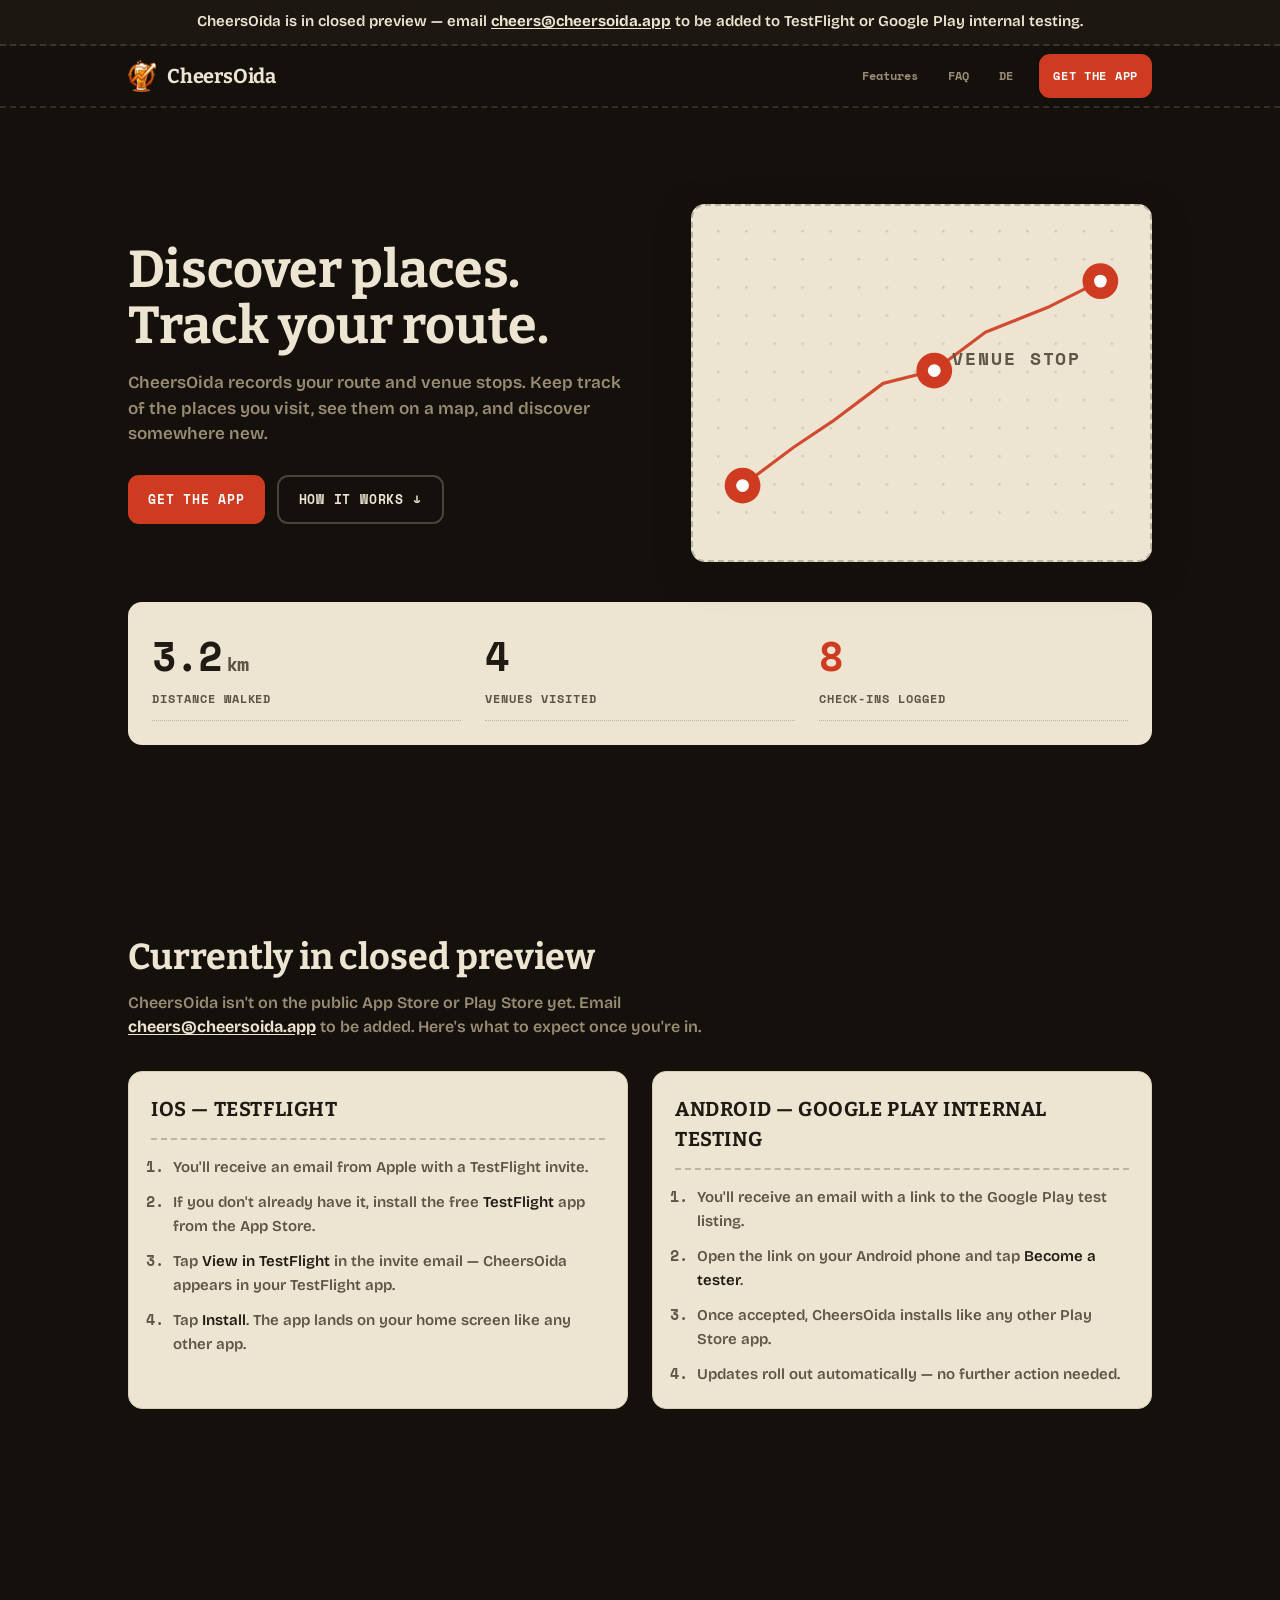
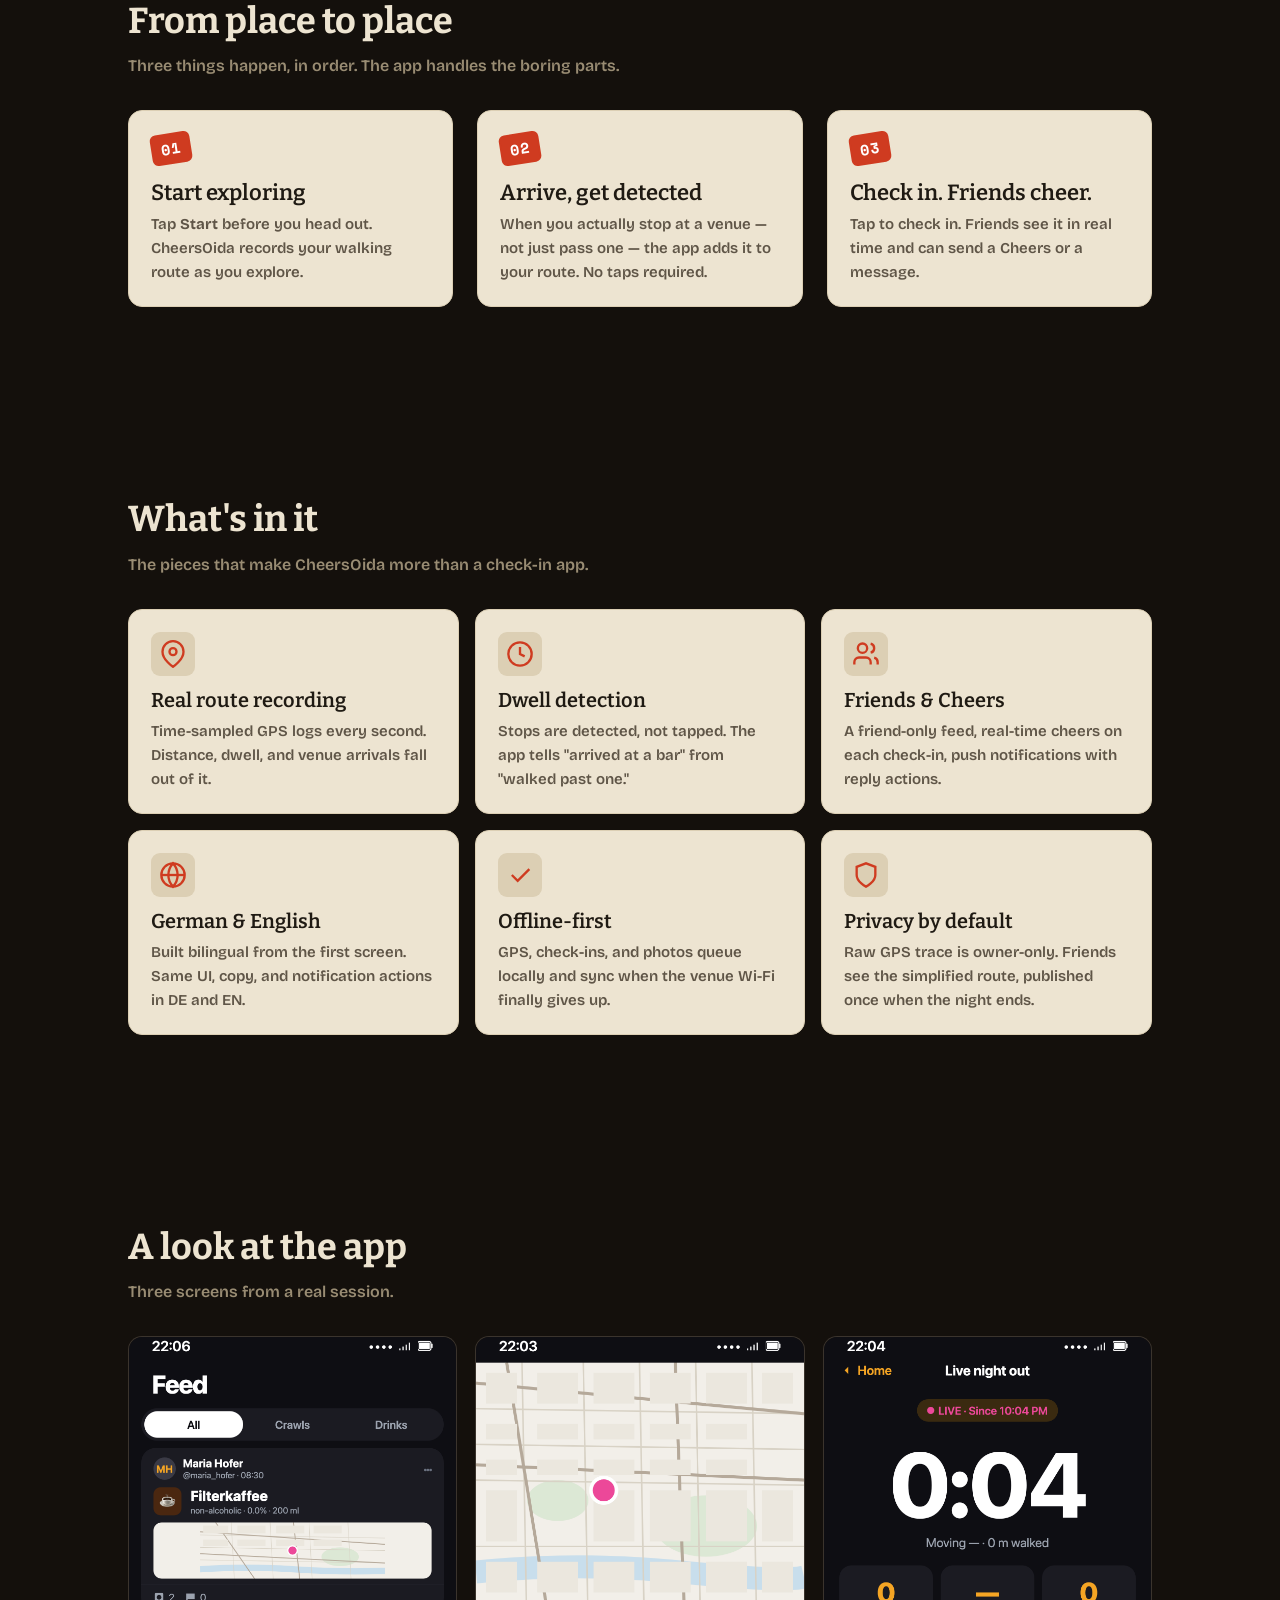
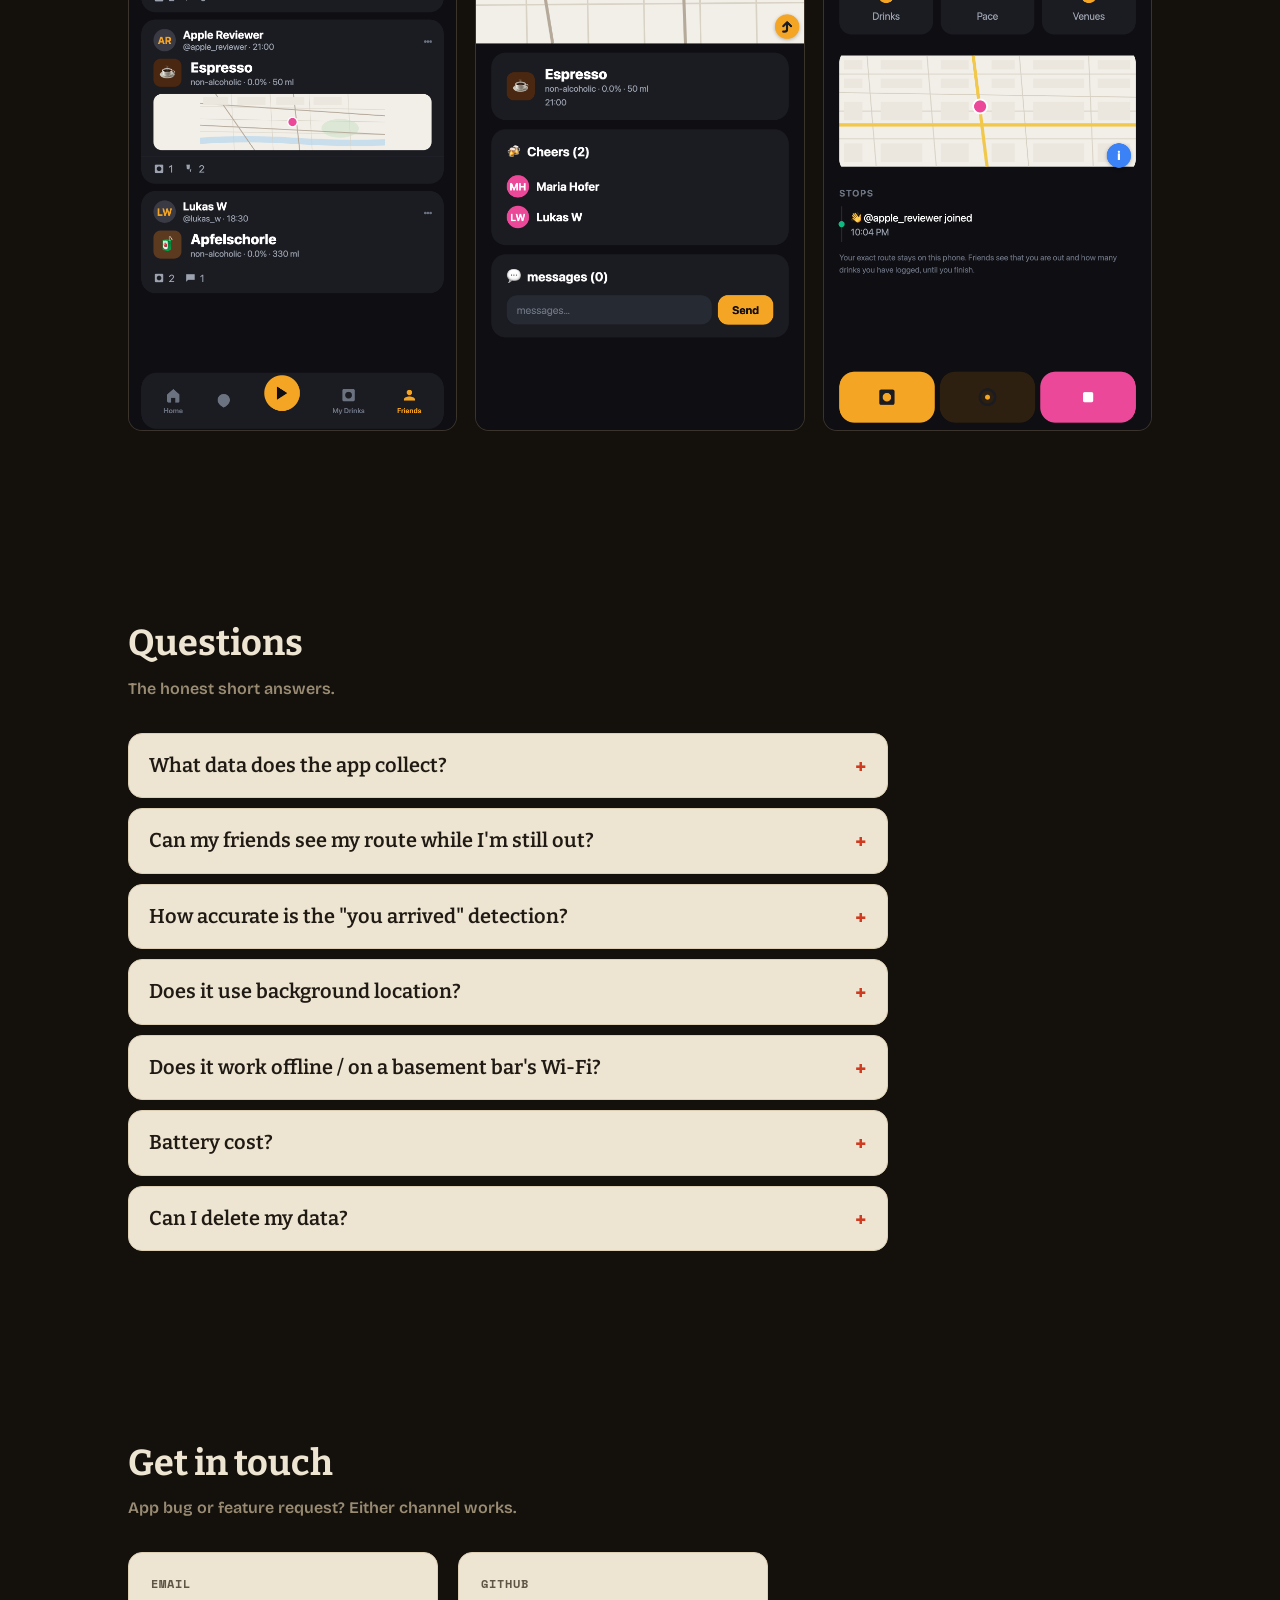
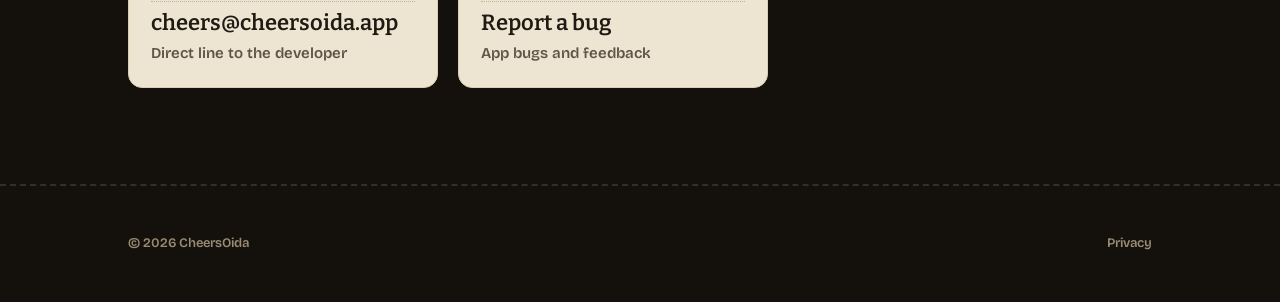
==== index.html @ d2e99236 "Restyle site with Running Tab palette and Bitter headings" ====
<!DOCTYPE html>
<html lang="en">
<head>
  <meta charset="UTF-8">
  <meta name="viewport" content="width=device-width, initial-scale=1">
  <title>CheersOida — Discover places. Track your route.</title>
  <meta name="description" content="Discover places and keep track of your visits. CheersOida records your route, recognises venue stops, and brings your check-ins together on a map.">
  <meta name="theme-color" content="#14100c">

  <meta property="og:title" content="CheersOida">
  <meta property="og:description" content="Discover places. Track your route.">
  <meta property="og:image" content="https://checkelmann.github.io/cheersoida-website/assets/og-image.png">
  <meta property="og:url" content="https://checkelmann.github.io/cheersoida-website/">
  <meta property="og:type" content="website">
  <meta name="twitter:card" content="summary_large_image">

  <link rel="icon" type="image/png" href="assets/logo-icon.png">
  <link rel="preload" href="assets/fonts/BricolageGrotesque_600SemiBold.ttf" as="font" type="font/ttf" crossorigin>
  <link rel="preload" href="assets/fonts/Bitter_700Bold.ttf" as="font" type="font/ttf" crossorigin>
  <link rel="stylesheet" href="assets/style.css">
</head>
<body>

<aside class="preview-banner" role="note">
  <div class="container">CheersOida is in closed preview — email <a href="mailto:cheers@cheersoida.app">cheers@cheersoida.app</a> to be added to TestFlight or Google Play internal testing.</div>
</aside>

<nav class="nav">
  <div class="container nav__inner">
    <a class="nav__brand" href="/">
      <img class="nav__logo" src="assets/logo-icon.png" alt="" aria-hidden="true">
      <span>CheersOida</span>
    </a>
    <div class="nav__links">
      <a href="#features">Features</a>
      <a href="#faq">FAQ</a>
      <a href="de/" lang="de">DE</a>
      <a class="nav__cta" href="#preview">Get the app</a>
    </div>
  </div>
</nav>

<main>
<section class="hero">
  <div class="container">
    <div class="hero__grid">
      <div>
        <h1>Discover places.<br>Track your route.</h1>
        <p class="hero__lede">CheersOida records your route and venue stops. Keep track of the places you visit, see them on a map, and discover somewhere new.</p>
        <div class="hero__ctas">
          <a class="btn btn--primary" href="#preview">Get the app</a>
          <a class="btn btn--secondary" href="#how">How it works ↓</a>
        </div>
      </div>
      <div class="map" aria-hidden="true">
        <svg viewBox="0 0 320 240" preserveAspectRatio="xMidYMid meet" role="img" aria-label="Stylised map with a walking route and three venue pins">
          <defs>
            <pattern id="receipt-grid" width="22" height="22" patternUnits="userSpaceOnUse">
              <circle cx="1" cy="1" r="1" fill="#1f1a13" opacity="0.14"/>
            </pattern>
          </defs>
          <rect width="320" height="240" fill="url(#receipt-grid)"/>
          <polyline fill="none" stroke="#cf3b20" stroke-width="2.5" stroke-linecap="round" stroke-linejoin="round"
            points="20,200 60,170 90,150 130,120 170,110 210,80 260,60 300,40" opacity="0.9"/>
          <g>
            <circle cx="20" cy="200" r="14" fill="#cf3b20"/>
            <circle cx="20" cy="200" r="5" fill="#ffffff"/>
          </g>
          <g>
            <circle cx="170" cy="110" r="14" fill="#cf3b20"/>
            <circle cx="170" cy="110" r="5" fill="#ffffff"/>
            <text x="184" y="106" fill="#5f5547" font-family="Space Mono, monospace" font-size="14" font-weight="700" letter-spacing="1.5">VENUE STOP</text>
          </g>
          <g>
            <circle cx="300" cy="40" r="14" fill="#cf3b20"/>
            <circle cx="300" cy="40" r="5" fill="#ffffff"/>
          </g>
        </svg>
      </div>
    </div>

    <div class="stats">
      <div class="stat">
        <div class="stat__num">3.2<span class="unit">km</span></div>
        <div class="stat__label">Distance walked</div>
      </div>
      <div class="stat">
        <div class="stat__num">4</div>
        <div class="stat__label">Venues visited</div>
      </div>
      <div class="stat">
        <div class="stat__num">8</div>
        <div class="stat__label">Check-ins logged</div>
      </div>
    </div>
  </div>
</section>

<section id="preview">
  <div class="container">
    <h2 class="section-h">Currently in closed preview</h2>
    <p class="section-sub">CheersOida isn't on the public App Store or Play Store yet. Email <a href="mailto:cheers@cheersoida.app">cheers@cheersoida.app</a> to be added. Here's what to expect once you're in.</p>
    <div class="preview">
      <div class="preview__card">
        <div class="preview__title">iOS — TestFlight</div>
        <ol class="preview__steps">
          <li>You'll receive an email from Apple with a TestFlight invite.</li>
          <li>If you don't already have it, install the free <strong>TestFlight</strong> app from the App Store.</li>
          <li>Tap <strong>View in TestFlight</strong> in the invite email — CheersOida appears in your TestFlight app.</li>
          <li>Tap <strong>Install</strong>. The app lands on your home screen like any other app.</li>
        </ol>
      </div>
      <div class="preview__card">
        <div class="preview__title">Android — Google Play internal testing</div>
        <ol class="preview__steps">
          <li>You'll receive an email with a link to the Google Play test listing.</li>
          <li>Open the link on your Android phone and tap <strong>Become a tester</strong>.</li>
          <li>Once accepted, CheersOida installs like any other Play Store app.</li>
          <li>Updates roll out automatically — no further action needed.</li>
        </ol>
      </div>
    </div>
  </div>
</section>

<section id="how">
  <div class="container">
    <h2 class="section-h">From place to place</h2>
    <p class="section-sub">Three things happen, in order. The app handles the boring parts.</p>
    <div class="steps">
      <div class="step">
        <div class="step__num">01</div>
        <div class="step__title">Start exploring</div>
        <div class="step__body">Tap <strong>Start</strong> before you head out. CheersOida records your walking route as you explore.</div>
      </div>
      <div class="step">
        <div class="step__num">02</div>
        <div class="step__title">Arrive, get detected</div>
        <div class="step__body">When you actually stop at a venue — not just pass one — the app adds it to your route. No taps required.</div>
      </div>
      <div class="step">
        <div class="step__num">03</div>
        <div class="step__title">Check in. Friends cheer.</div>
        <div class="step__body">Tap to check in. Friends see it in real time and can send a Cheers or a message.</div>
      </div>
    </div>
  </div>
</section>

<section id="features">
  <div class="container">
    <h2 class="section-h">What's in it</h2>
    <p class="section-sub">The pieces that make CheersOida more than a check-in app.</p>
    <div class="features">
      <div class="feature">
        <span class="feature__icon" aria-hidden="true"><svg viewBox="0 0 24 24" fill="none" stroke="currentColor" stroke-width="2"><path d="M21 10c0 7-9 13-9 13s-9-6-9-13a9 9 0 1 1 18 0z"/><circle cx="12" cy="10" r="3"/></svg></span>
        <div class="feature__title">Real route recording</div>
        <div class="feature__body">Time-sampled GPS logs every second. Distance, dwell, and venue arrivals fall out of it.</div>
      </div>
      <div class="feature">
        <span class="feature__icon" aria-hidden="true"><svg viewBox="0 0 24 24" fill="none" stroke="currentColor" stroke-width="2"><circle cx="12" cy="12" r="10"/><polyline points="12 6 12 12 16 14"/></svg></span>
        <div class="feature__title">Dwell detection</div>
        <div class="feature__body">Stops are detected, not tapped. The app tells "arrived at a bar" from "walked past one."</div>
      </div>
      <div class="feature">
        <span class="feature__icon" aria-hidden="true"><svg viewBox="0 0 24 24" fill="none" stroke="currentColor" stroke-width="2"><path d="M16 21v-2a4 4 0 0 0-4-4H6a4 4 0 0 0-4 4v2"/><circle cx="9" cy="7" r="4"/><path d="M22 21v-2a4 4 0 0 0-3-3.87"/><path d="M16 3.13a4 4 0 0 1 0 7.75"/></svg></span>
        <div class="feature__title">Friends &amp; Cheers</div>
        <div class="feature__body">A friend-only feed, real-time cheers on each check-in, push notifications with reply actions.</div>
      </div>
      <div class="feature">
        <span class="feature__icon" aria-hidden="true"><svg viewBox="0 0 24 24" fill="none" stroke="currentColor" stroke-width="2"><circle cx="12" cy="12" r="10"/><path d="M2 12h20"/><path d="M12 2a15 15 0 0 1 4 10 15 15 0 0 1-4 10 15 15 0 0 1-4-10 15 15 0 0 1 4-10z"/></svg></span>
        <div class="feature__title">German &amp; English</div>
        <div class="feature__body">Built bilingual from the first screen. Same UI, copy, and notification actions in DE and EN.</div>
      </div>
      <div class="feature">
        <span class="feature__icon" aria-hidden="true"><svg viewBox="0 0 24 24" fill="none" stroke="currentColor" stroke-width="2"><path d="M5 12l5 5L20 7"/></svg></span>
        <div class="feature__title">Offline-first</div>
        <div class="feature__body">GPS, check-ins, and photos queue locally and sync when the venue Wi-Fi finally gives up.</div>
      </div>
      <div class="feature">
        <span class="feature__icon" aria-hidden="true"><svg viewBox="0 0 24 24" fill="none" stroke="currentColor" stroke-width="2"><path d="M12 22s8-4 8-10V5l-8-3-8 3v7c0 6 8 10 8 10z"/></svg></span>
        <div class="feature__title">Privacy by default</div>
        <div class="feature__body">Raw GPS trace is owner-only. Friends see the simplified route, published once when the night ends.</div>
      </div>
    </div>
  </div>
</section>

<section>
  <div class="container">
    <h2 class="section-h">A look at the app</h2>
    <p class="section-sub">Three screens from a real session.</p>
    <div class="shots">
      <div class="shot"><img src="assets/screenshots/screen-01.png" alt="CheersOida live session screen with route map" loading="lazy"></div>
      <div class="shot"><img src="assets/screenshots/screen-02.png" alt="CheersOida activity detail with friends and cheers" loading="lazy"></div>
      <div class="shot"><img src="assets/screenshots/screen-03.png" alt="CheersOida feed showing a friend's check-in" loading="lazy"></div>
    </div>
  </div>
</section>

<section id="faq">
  <div class="container">
    <h2 class="section-h">Questions</h2>
    <p class="section-sub">The honest short answers.</p>
    <div class="faq">

      <details class="faq__item" id="faq-data">
        <summary class="faq__q">What data does the app collect?</summary>
        <div class="faq__a">
          <p>An account (email, username), a time-sampled GPS trace <em>while a crawl is active</em>, check-ins you create, photos you attach, your friend list, and a push-notification token. The full breakdown is on the <a href="privacy.html">privacy page</a>.</p>
        </div>
      </details>

      <details class="faq__item" id="faq-route">
        <summary class="faq__q">Can my friends see my route while I'm still out?</summary>
        <div class="faq__a">
          <p>No. Friends see only the simplified route, which is written <strong>once</strong>, when you end the night out. Mid-session, they see "out since 21:30, 3 check-ins" and nothing more.</p>
        </div>
      </details>

      <details class="faq__item" id="faq-accuracy">
        <summary class="faq__q">How accurate is the "you arrived" detection?</summary>
        <div class="faq__a">
          <p>The app looks for actual dwell at a known venue, not a single GPS fix. Walk past a venue and nothing happens; sit down and it's added to your night out. Two venues ~15 m apart will prompt you to pick one instead of guessing.</p>
        </div>
      </details>

      <details class="faq__item" id="faq-bg">
        <summary class="faq__q">Does it use background location?</summary>
        <div class="faq__a">
          <p>Only <strong>while you have a crawl running</strong>, with your permission ("While using the app" plus an Android foreground service). The app does <strong>not</strong> ask for "Allow all the time" and does not track location when there's no active crawl.</p>
        </div>
      </details>

      <details class="faq__item" id="faq-offline">
        <summary class="faq__q">Does it work offline / on a basement bar's Wi-Fi?</summary>
        <div class="faq__a">
          <p>Yes. GPS, check-ins, and photos are written to the device first, then uploaded through an outbox when the network returns. A night out in a basement with no signal works the same as one above ground.</p>
        </div>
      </details>

      <details class="faq__item" id="faq-battery">
        <summary class="faq__q">Battery cost?</summary>
        <div class="faq__a">
          <p>Time-based sampling (one fix per second while active) costs about as much as a navigation app on a similar drive. The session ends when you tap Stop, so the cost is bounded to the night itself.</p>
        </div>
      </details>

      <details class="faq__item" id="faq-delete">
        <summary class="faq__q">Can I delete my data?</summary>
        <div class="faq__a">
          <p>Yes. The in-app account settings delete the account, all check-ins, all friendships, the raw GPS trace, and the simplified route. Deletion is final and runs immediately.</p>
        </div>
      </details>

    </div>
  </div>
</section>

<section id="get">
  <div class="container">
    <h2 class="section-h">Get in touch</h2>
    <p class="section-sub">App bug or feature request? Either channel works.</p>
    <div class="support">
      <a class="support__card" href="mailto:cheers@cheersoida.app">
        <div class="support__label">Email</div>
        <div class="support__title">cheers@cheersoida.app</div>
        <div class="support__sub">Direct line to the developer</div>
      </a>
      <a class="support__card" href="https://github.com/checkelmann/cheersoida-website/issues">
        <div class="support__label">GitHub</div>
        <div class="support__title">Report a bug</div>
        <div class="support__sub">App bugs and feedback</div>
      </a>
    </div>
  </div>
</section>
</main>

<footer class="foot">
  <div class="container foot__inner">
    <div>© 2026 CheersOida</div>
    <div class="foot__links">
      <a href="privacy.html">Privacy</a>
    </div>
  </div>
</footer>

<script src="assets/main.js" defer></script>
</body>
</html>
---- assets/style.css ----
/* Headings: self-hosted Bitter; see fonts/Bitter-OFL.txt. */
@font-face {
  font-family: "Bitter";
  src: url("fonts/Bitter_600SemiBold.ttf") format("truetype");
  font-weight: 600;
  font-style: normal;
  font-display: swap;
}
@font-face {
  font-family: "Bitter";
  src: url("fonts/Bitter_700Bold.ttf") format("truetype");
  font-weight: 700;
  font-style: normal;
  font-display: swap;
}

/* Local fonts shared with the Running Tab app; OFL licenses in assets/fonts. */
@font-face {
  font-family: "Bricolage Grotesque";
  src: url("fonts/BricolageGrotesque_600SemiBold.ttf") format("truetype");
  font-weight: 600;
  font-style: normal;
  font-display: swap;
}
@font-face {
  font-family: "Bricolage Grotesque";
  src: url("fonts/BricolageGrotesque_700Bold.ttf") format("truetype");
  font-weight: 700;
  font-style: normal;
  font-display: swap;
}
@font-face {
  font-family: "Space Mono";
  src: url("fonts/SpaceMono-Regular.ttf") format("truetype");
  font-weight: 400;
  font-style: normal;
  font-display: swap;
}
@font-face {
  font-family: "Space Mono";
  src: url("fonts/SpaceMono-Bold.ttf") format("truetype");
  font-weight: 700;
  font-style: normal;
  font-display: swap;
}

/* === Design tokens =================================================== */
:root {
  --bg: #14100c;
  --surface: #1d1711;
  --card: #1d1711;
  --card-border: rgba(237, 228, 209, 0.14);
  --border: rgba(237, 228, 209, 0.24);
  --border-soft: rgba(237, 228, 209, 0.14);
  --text: #ede4d1;
  --muted: #998c73;
  --accent: #cf3b20;
  --accent-hover: #a82e19;
  --accent-ink: #ffffff;
  --paper: #ede4d1;
  --paper-edge: #dccfb4;
  --ink: #1f1a13;
  --ink-dim: #5f5547;
  --paper-divider: rgba(31, 26, 19, 0.24);

  --font-sans: "Bricolage Grotesque", system-ui, sans-serif;
  --font-mono: "Space Mono", monospace;
  --font-display: "Bitter", Georgia, serif;

  --container: 1120px;
  --pad-x-mobile: 24px;
  --pad-x-desktop: 48px;
  --section-y-mobile: 64px;
  --section-y-desktop: 96px;
  --radius: 14px;
  --radius-sm: 11px;
}

/* === Reset / base ==================================================== */
*, *::before, *::after { box-sizing: border-box; }
html { scroll-behavior: smooth; scroll-padding-top: 76px; }
body {
  margin: 0;
  background: var(--bg);
  color: var(--text);
  font-family: var(--font-sans);
  font-size: 16px;
  line-height: 1.5;
  -webkit-font-smoothing: antialiased;
  text-rendering: optimizeLegibility;

  font-weight: 600;}
img, svg { display: block; max-width: 100%; height: auto; }
a { color: inherit; }
h1, h2, h3, h4, p { margin: 0; }
h1, h2, h3, h4, h5, h6,
.section-h, .step__title, .feature__title, .support__title, .faq__q,
.nav__brand { font-family: var(--font-display);
  font-size: 20px;
  letter-spacing: 0;}
button { font: inherit; cursor: pointer; }

/* === Layout ========================================================== */
.container {
  width: 100%;
  max-width: var(--container);
  margin: 0 auto;
  padding-left: var(--pad-x-mobile);
  padding-right: var(--pad-x-mobile);
}
@media (min-width: 768px) {
  .container { padding-left: var(--pad-x-desktop); padding-right: var(--pad-x-desktop); }
}
section { padding-top: var(--section-y-mobile); padding-bottom: var(--section-y-mobile); }
@media (min-width: 768px) {
  section { padding-top: var(--section-y-desktop); padding-bottom: var(--section-y-desktop); }
}

/* === Preview banner (above nav) ====================================== */
.preview-banner {
  background: var(--surface);
  border-bottom: 2px dashed var(--border-soft);
  color: var(--text);
  font-size: 15px;
  padding: 11px 16px;
  text-align: center;
  line-height: 1.45;
}
.preview-banner a {
  color: var(--text);
  font-weight: 700;
  text-decoration: underline;
  text-underline-offset: 2px;
  text-decoration-thickness: 1px;
}
.preview-banner a:hover { color: var(--text); }

/* === Nav ============================================================= */
.nav {
  position: sticky;
  top: 0;
  z-index: 10;
  background: var(--bg);
  border-bottom: 2px dashed var(--border-soft);
}
.nav__inner {
  display: flex; align-items: center; justify-content: space-between;
  height: 60px;
}
.nav__brand { display: flex; align-items: center; gap: 10px; font-weight: 700; letter-spacing: -0.01em; color: var(--text); text-decoration: none; }
.nav__logo { height: 32px; width: auto; }
.nav__links { display: none; gap: 22px; align-items: center; font-size: 12px;
  font-family: var(--font-mono);
  font-weight: 700;}
@media (min-width: 768px) { .nav__links { display: flex; } }
.nav__links a {
  color: var(--muted); text-decoration: none;
  padding: 6px 4px; border-radius: 4px;

  min-height: 44px;
  display: inline-flex;
  align-items: center;}
.nav__links a:hover, .nav__links a.active { color: var(--text); }
.nav__links a.nav__cta {
  background: var(--accent); color: var(--accent-ink);
  padding: 9px 14px; border-radius: var(--radius-sm);
  font-weight: 700; text-decoration: none; font-size: 12px;
  transition: background 120ms;

  text-transform: uppercase;
  letter-spacing: 0.06em;}
.nav__links a.nav__cta:hover { background: var(--accent-hover); }

/* === Hero ============================================================ */
.hero { padding-top: 56px; padding-bottom: 56px; }
@media (min-width: 768px) {
  .hero { padding-top: 96px; padding-bottom: 96px; }
}
.hero__grid {
  display: grid;
  grid-template-columns: 1fr;
  gap: 40px;
  align-items: center;
}
@media (min-width: 1024px) {
  .hero__grid { grid-template-columns: 1.1fr 1fr; gap: 56px; }
}
.hero h1 {
  font-size: clamp(36px, 6vw, 52px);
  line-height: 1.08;
  letter-spacing: 0;
  font-weight: 700;
  margin-bottom: 16px;
}
.hero__lede {
  color: var(--muted);
  font-size: 17px;
  margin-bottom: 28px;
  max-width: 52ch;
}
.hero__ctas { display: flex; gap: 12px; flex-wrap: wrap; }
.btn {
  display: inline-flex; align-items: center; justify-content: center;
  padding: 13px 20px; border-radius: 11px;
  font-weight: 700; font-size: 13px;
  text-decoration: none; transition: background 120ms, border-color 120ms, transform 120ms;
  min-height: 44px;

  font-family: var(--font-mono);
  text-transform: uppercase;
  letter-spacing: 0.06em;}
.btn--primary { background: var(--accent); color: var(--accent-ink); }
.btn--primary:hover { background: var(--accent-hover); }
.btn--secondary {
  color: var(--text);
  border: 2px solid var(--border);
  background: transparent;
}
.btn--secondary:hover { border-color: var(--text); color: var(--text); }

/* Hero map preview */
.map {
  background: var(--paper);
  color: var(--ink);
  border: 2px dashed var(--paper-divider);
  border-radius: var(--radius);
  padding: 24px;
  min-height: 280px;
  display: flex;
  align-items: center;
  justify-content: center;
  box-shadow: 0 12px 32px rgba(20, 16, 12, 0.5);
}

/* === Stats strip ===================================================== */
.stats {
  display: grid;
  grid-template-columns: repeat(3, 1fr);
  gap: 24px;
  margin-top: 40px;

  background: var(--paper);
  border-radius: var(--radius);
  padding: 24px;
  color: var(--ink);}
.stat {
  min-width: 0;
  border-bottom: 1px dotted var(--paper-divider);
  padding-bottom: 12px;
}
.stat__num {
  font-family: var(--font-mono);
  font-size: clamp(28px, 4vw, 40px);
  font-weight: 700;
  letter-spacing: -0.02em;
  color: var(--ink);

  font-variant-numeric: tabular-nums;}
.stat__num .unit { font-size: 0.5em; color: var(--ink-dim); margin-left: 4px; }
.stat__label {
  color: var(--ink-dim);
  font-size: 12px;
  text-transform: uppercase;
  letter-spacing: 0.08em;
  margin-top: 4px;

  font-family: var(--font-mono);
  font-weight: 700;}

/* === Section headings ================================================ */
.section-h {
  font-size: clamp(26px, 3.5vw, 36px);
  line-height: 1.15;
  letter-spacing: 0;
  font-weight: 700;
  margin-bottom: 12px;
}
.section-sub { color: var(--muted); font-size: 16px; max-width: 60ch; margin-bottom: 32px; }
.section-sub a { color: var(--text); text-decoration: underline; text-underline-offset: 2px;
  font-weight: 700;}
.section-sub a:hover { color: var(--text); }

/* === Closed-preview section ========================================= */
.preview {
  display: grid;
  grid-template-columns: 1fr;
  gap: 16px;
}
@media (min-width: 768px) {
  .preview { grid-template-columns: 1fr 1fr; gap: 24px; }
}
.preview__card {
  background: var(--paper);
  border: 1px solid var(--paper-edge);
  border-radius: var(--radius);
  padding: 22px;

  color: var(--ink);}
.preview__title {
  font-size: 20px;
  font-weight: 700;
  margin-bottom: 14px;
  color: var(--ink);

  font-family: var(--font-display);
  text-transform: uppercase;
  letter-spacing: 0.03em;
  border-bottom: 2px dashed var(--paper-divider);
  padding-bottom: 14px;}
.preview__steps {
  padding-left: 22px;
  margin: 0;
  counter-reset: step;
}
.preview__steps li {
  color: var(--ink-dim);
  font-size: 15px;
  line-height: 1.6;
  margin-bottom: 10px;
}
.preview__steps li:last-child { margin-bottom: 0; }
.preview__steps li strong { color: var(--ink); font-weight: 600; }

/* === How it works =================================================== */
.steps {
  display: grid;
  grid-template-columns: 1fr;
  gap: 16px;
}
@media (min-width: 768px) { .steps { grid-template-columns: repeat(3, 1fr); gap: 24px; } }
.step {
  background: var(--paper);
  border: 1px solid var(--paper-edge);
  border-radius: var(--radius);
  padding: 22px;

  color: var(--ink);}
.step__num {
  display: inline-block;
  font-family: var(--font-mono);
  color: var(--accent-ink);
  background: var(--accent);
  font-size: 15px;
  font-weight: 700;
  letter-spacing: 0.08em;
  margin-bottom: 16px;
  border: 2px solid var(--accent);
  border-radius: 6px;
  padding: 2px 8px;
  transform: rotate(-9deg);
}
.step__title { font-size: 22px; font-weight: 600; margin-bottom: 6px;
  line-height: 1.2;}
.step__body { color: var(--ink-dim); font-size: 15px;
  line-height: 1.6;}

/* === Features ======================================================== */
.features {
  display: grid;
  grid-template-columns: 1fr;
  gap: 16px;
}
@media (min-width: 640px) { .features { grid-template-columns: repeat(2, 1fr); } }
@media (min-width: 1024px) { .features { grid-template-columns: repeat(3, 1fr); } }
.feature {
  background: var(--paper);
  border: 1px solid var(--paper-edge);
  border-radius: var(--radius);
  padding: 22px;

  color: var(--ink);}
.feature__icon {
  display: inline-flex; align-items: center; justify-content: center;
  width: 44px; height: 44px;
  color: var(--accent);
  margin-bottom: 12px;

  background: var(--paper-edge);
  border-radius: 9px;}
.feature__icon svg { width: 28px; height: 28px; }
.feature__title { font-size: 20px; font-weight: 600; margin-bottom: 6px;
  line-height: 1.25;}
.feature__body { color: var(--ink-dim); font-size: 15px;
  line-height: 1.6;}

/* === Screenshots gallery ============================================ */
.shots {
  display: grid;
  grid-template-columns: repeat(auto-fit, minmax(220px, 1fr));
  gap: 18px;
}
.shot {
  border-radius: var(--radius);
  overflow: hidden;
  border: 1px solid var(--border-soft);
  background: var(--surface);
  aspect-ratio: 9 / 19;
  display: flex; align-items: center; justify-content: center;
}
.shot img { width: 100%; height: 100%; object-fit: cover; }

/* === FAQ ============================================================ */
.faq { display: flex; flex-direction: column; gap: 10px; max-width: 760px; }
.faq__item {
  background: var(--paper);
  border: 1px solid var(--paper-edge);
  border-radius: var(--radius);

  color: var(--ink);}
.faq__q {
  display: flex; justify-content: space-between; align-items: center;
  width: 100%;
  padding: 18px 20px;
  background: transparent; border: 0; color: var(--ink);
  font-size: 20px; font-weight: 600; text-align: left;

  min-height: 60px;
  gap: 16px;
  line-height: 1.25;}
.faq__q::-webkit-details-marker { display: none; }
.faq__q::after { content: "+"; color: var(--accent); font-size: 22px; font-weight: 700; transition: transform 200ms;
  font-family: var(--font-mono);
  flex-shrink: 0;}
.faq__item[open] > .faq__q::after { content: "−"; }
.faq__a {
  padding: 0 20px 18px;
  color: var(--ink-dim);
  font-size: 15px;
  line-height: 1.6;
}

/* === Support ======================================================== */
.support {
  display: grid;
  grid-template-columns: 1fr;
  gap: 14px;
  max-width: 640px;
}
@media (min-width: 640px) { .support { grid-template-columns: 1fr 1fr; gap: 20px; } }
.support__card {
  background: var(--paper);
  border: 1px solid var(--paper-edge);
  border-radius: var(--radius);
  padding: 22px;
  text-decoration: none; color: var(--ink);
  display: block;
  transition: border-color 120ms, transform 120ms;
}
.support__card:hover { border-color: var(--accent); transform: translateY(-1px); }
.support__label { color: var(--ink-dim); font-size: 12px; text-transform: uppercase; letter-spacing: 0.08em; margin-bottom: 8px;
  font-family: var(--font-mono);
  font-weight: 700;
  padding-bottom: 8px;
  border-bottom: 1px dotted var(--paper-divider);}
.support__title { font-weight: 600; font-size: 22px; margin-bottom: 4px;
  line-height: 1.2;}
.support__sub { color: var(--ink-dim); font-size: 15px; word-break: normal;
  line-height: 1.6;
  overflow-wrap: anywhere;}

/* === Footer ========================================================= */
.foot {
  border-top: 2px dashed var(--border-soft);
  padding: 36px 0;
  font-size: 13px;
  color: var(--muted);
}
.foot__inner {
  display: flex; flex-wrap: wrap; gap: 16px;
  justify-content: space-between; align-items: center;
}
.foot a { color: var(--muted); text-decoration: none;
  min-height: 44px;
  display: inline-flex;
  align-items: center;}
.foot a:hover { color: var(--text); }
.foot__links { display: flex; gap: 18px; flex-wrap: wrap; }

/* === Privacy page =================================================== */
.prose { max-width: 720px;
  background: var(--paper);
  color: var(--ink);
  border-radius: var(--radius);
  padding-top: 32px;
  padding-bottom: 32px;}
.prose h1 { font-size: clamp(28px, 4vw, 40px); margin-bottom: 8px; line-height: 1.15; letter-spacing: 0; }
.prose h2 { font-size: 24px; margin-top: 36px; margin-bottom: 10px;
  border-top: 2px dashed var(--paper-divider);
  padding-top: 24px;}
.prose h3 { font-size: 20px; margin-top: 24px; margin-bottom: 6px; }
.prose p, .prose li { color: var(--ink); margin-top: 8px; }
.prose ul { padding-left: 22px; }
.prose .updated { color: var(--ink-dim); font-size: 13px; margin-bottom: 28px;
  font-family: var(--font-mono);}

/* === Utilities ====================================================== */
.container--centered {
  padding-top: 80px;
  padding-bottom: 80px;
  min-height: 60vh;
  display: flex;
  flex-direction: column;
  align-items: flex-start;
  justify-content: center;
}

/* === Accessibility ================================================== */
:focus-visible {
  outline: 2px solid var(--accent);
  outline-offset: 2px;
  border-radius: 4px;
}
@media (prefers-reduced-motion: reduce) {
  html { scroll-behavior: auto; }
  * { transition: none !important; animation: none !important; }
}

/* Running Tab interaction details and narrow-screen receipt gutters. */
.nav__logo { border-radius: 9px; }
.map text { font-family: var(--font-mono); fill: var(--ink-dim); }
.hero__lede, .section-sub, .prose p { text-wrap: pretty; }
.hero h1, .section-h { text-wrap: balance; }
.stat:last-child .stat__num { color: var(--accent); }
.preview__steps li::marker { font-family: var(--font-mono); font-weight: 700; }
.faq__item[open] > .faq__q { border-bottom: 2px dashed var(--paper-divider); }
.faq__item[open] > .faq__a { padding-top: 16px; }
.faq__a a, .prose a { text-underline-offset: 3px; }
.btn:active, .nav__cta:active, .support__card:active { transform: translateY(1px); }
.nav__links a.active { color: var(--text); text-decoration: underline; text-decoration-color: var(--accent); text-underline-offset: 6px; text-decoration-thickness: 2px; }
.nav__links a.nav__cta.active { color: var(--accent-ink); }
.prose a:focus-visible, .faq a:focus-visible { outline-color: var(--ink); }
@media (max-width: 639px) {
  .stats { gap: 16px; padding: 16px; }
  .stat__num { font-size: clamp(24px, 6.5vw, 32px); }
  .stat__label { font-size: 11px; letter-spacing: 0.04em; }
  .prose { width: calc(100% - 32px); padding-left: 24px; padding-right: 24px; }
}

@media (max-width: 767px) {
  .nav__links { display: flex; gap: 8px; }
  .nav__links a { display: none; }
  .nav__links a[lang] { display: inline-flex; min-width: 44px; justify-content: center; }
}
@media (min-width: 480px) and (max-width: 767px) {
  .nav__links a.nav__cta { display: inline-flex; }
}
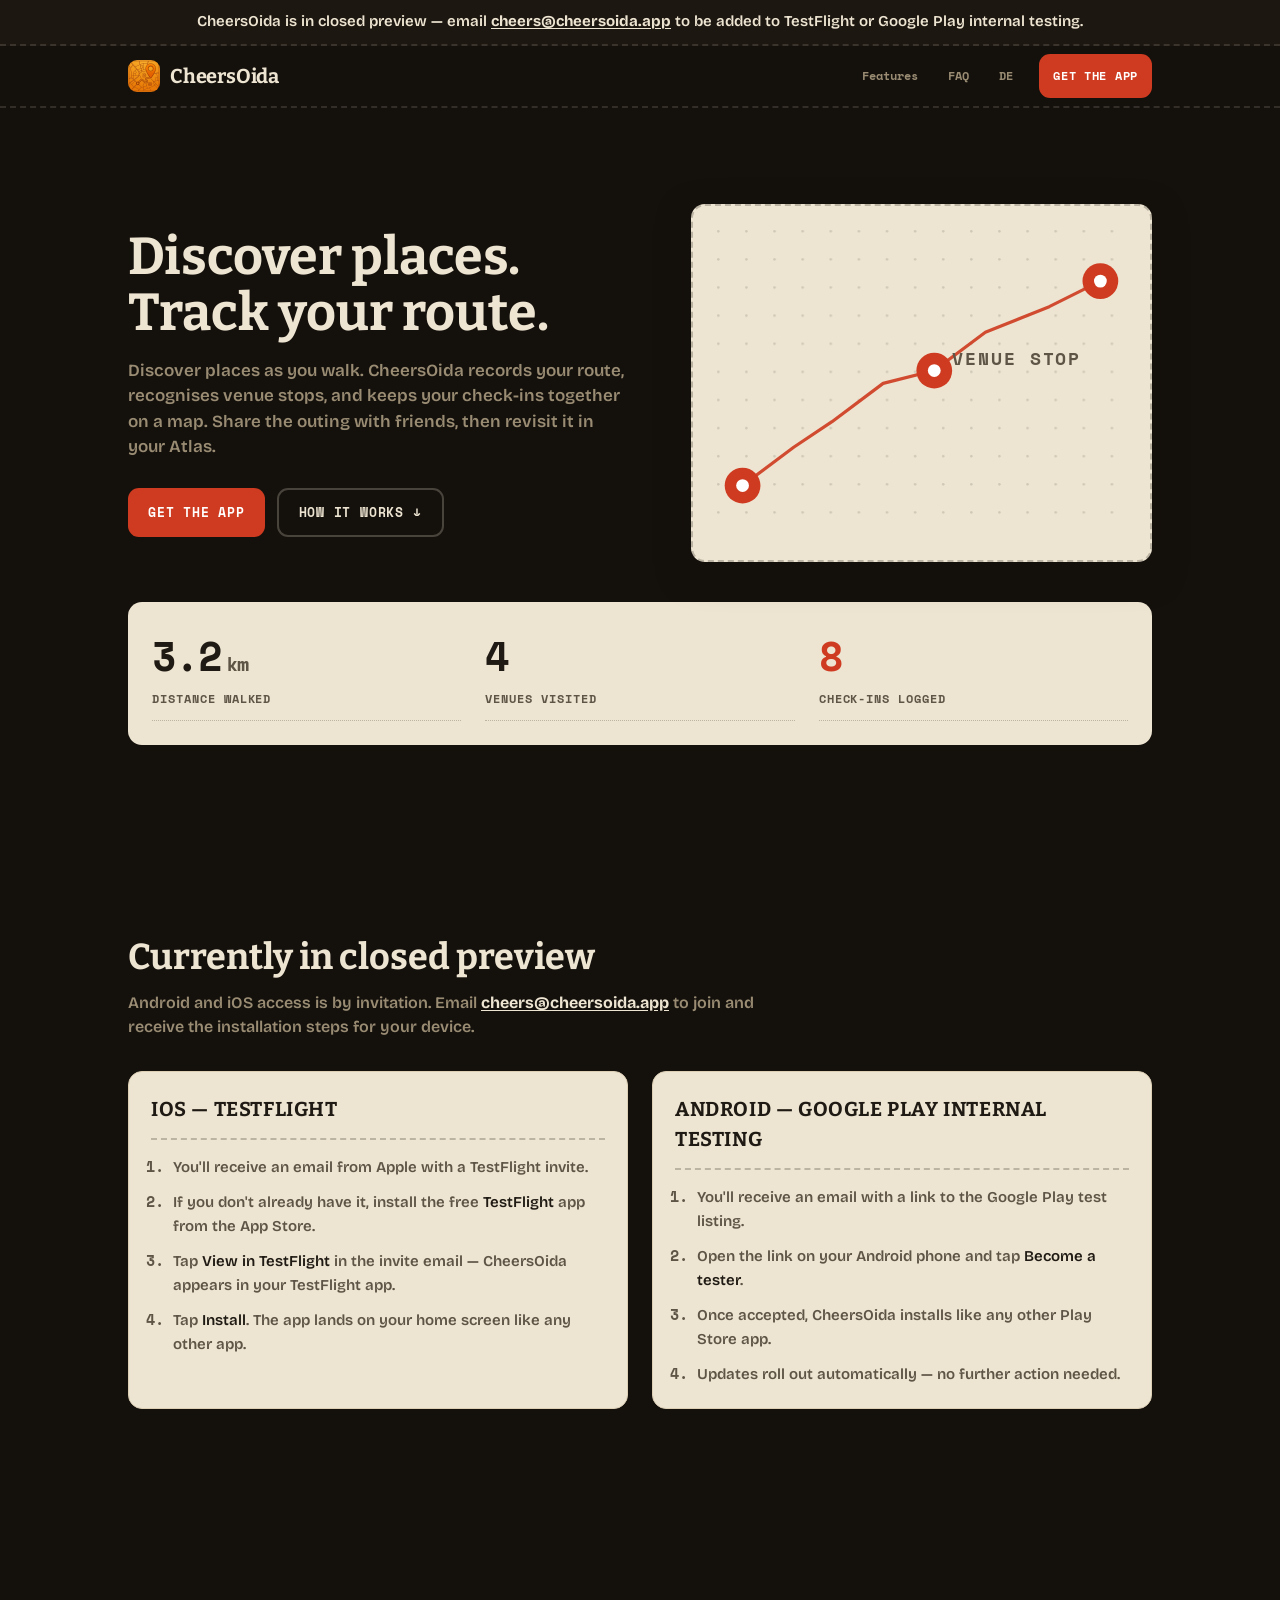
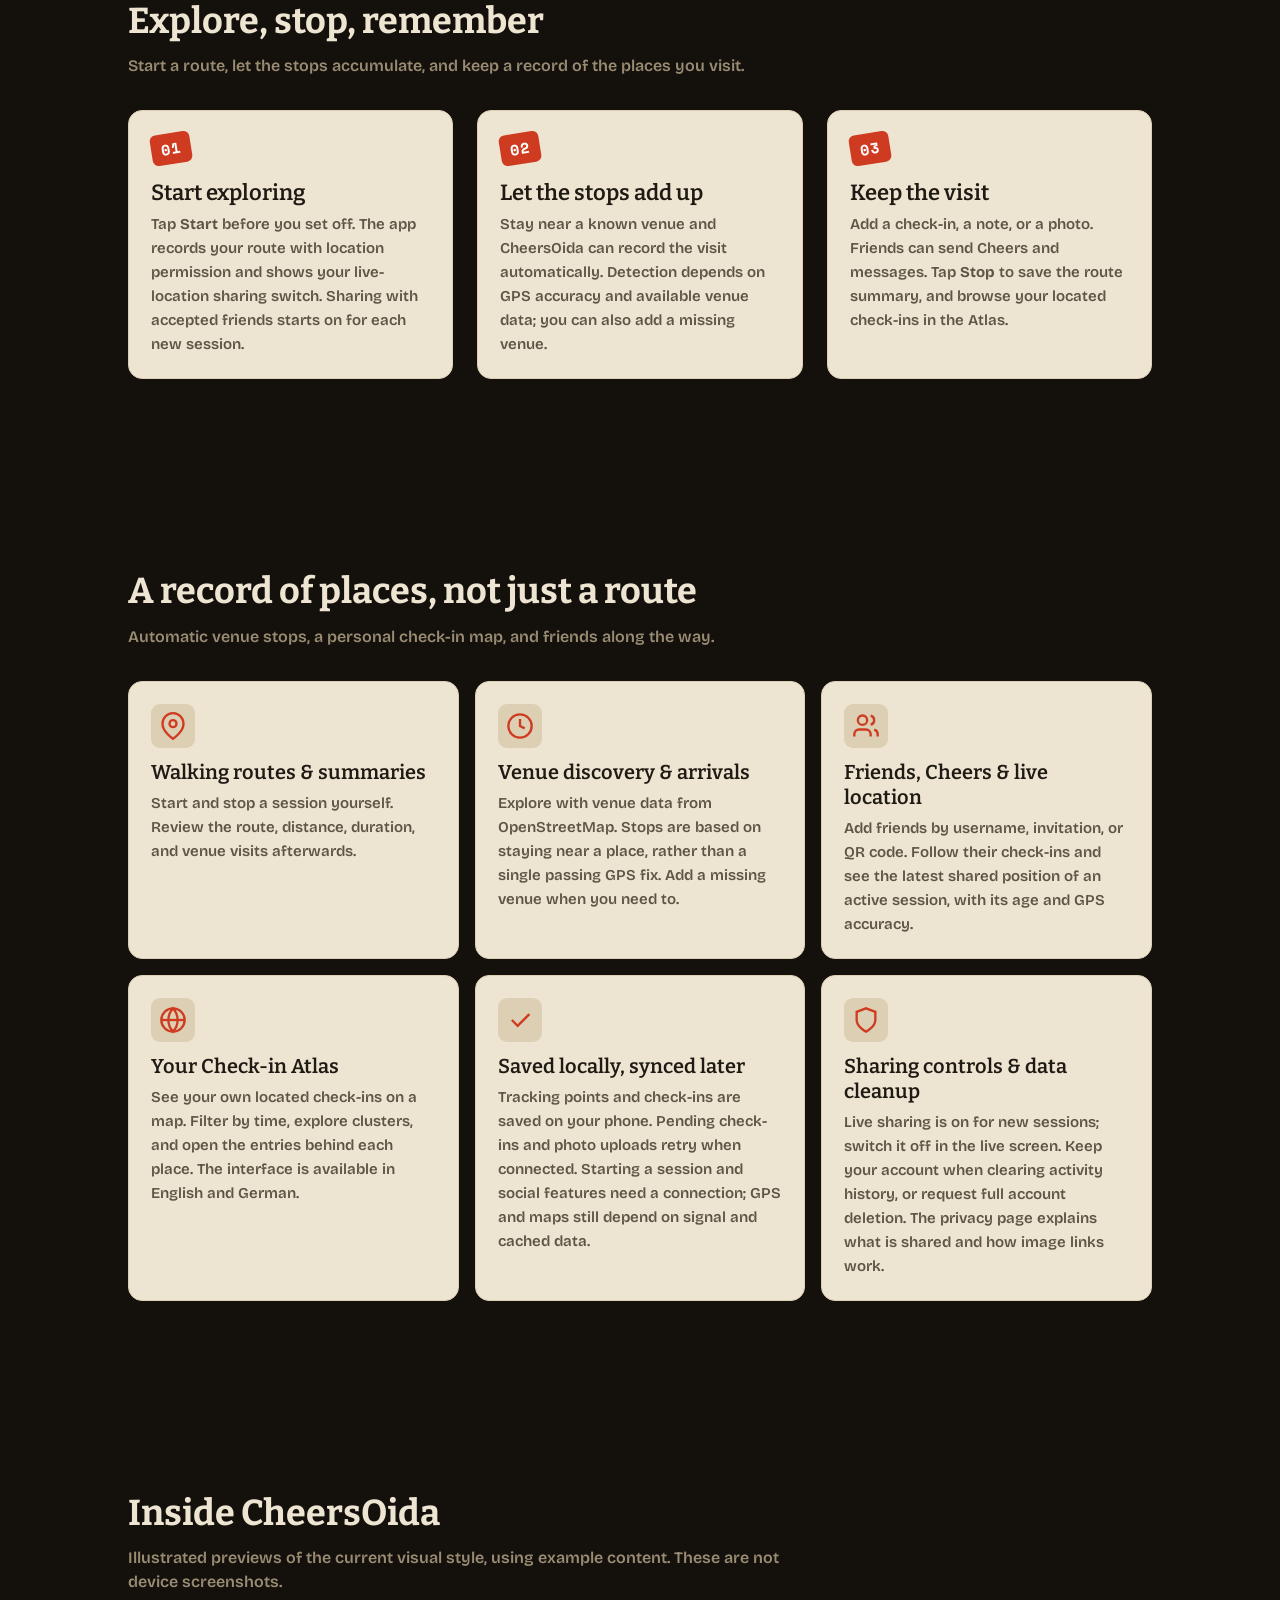
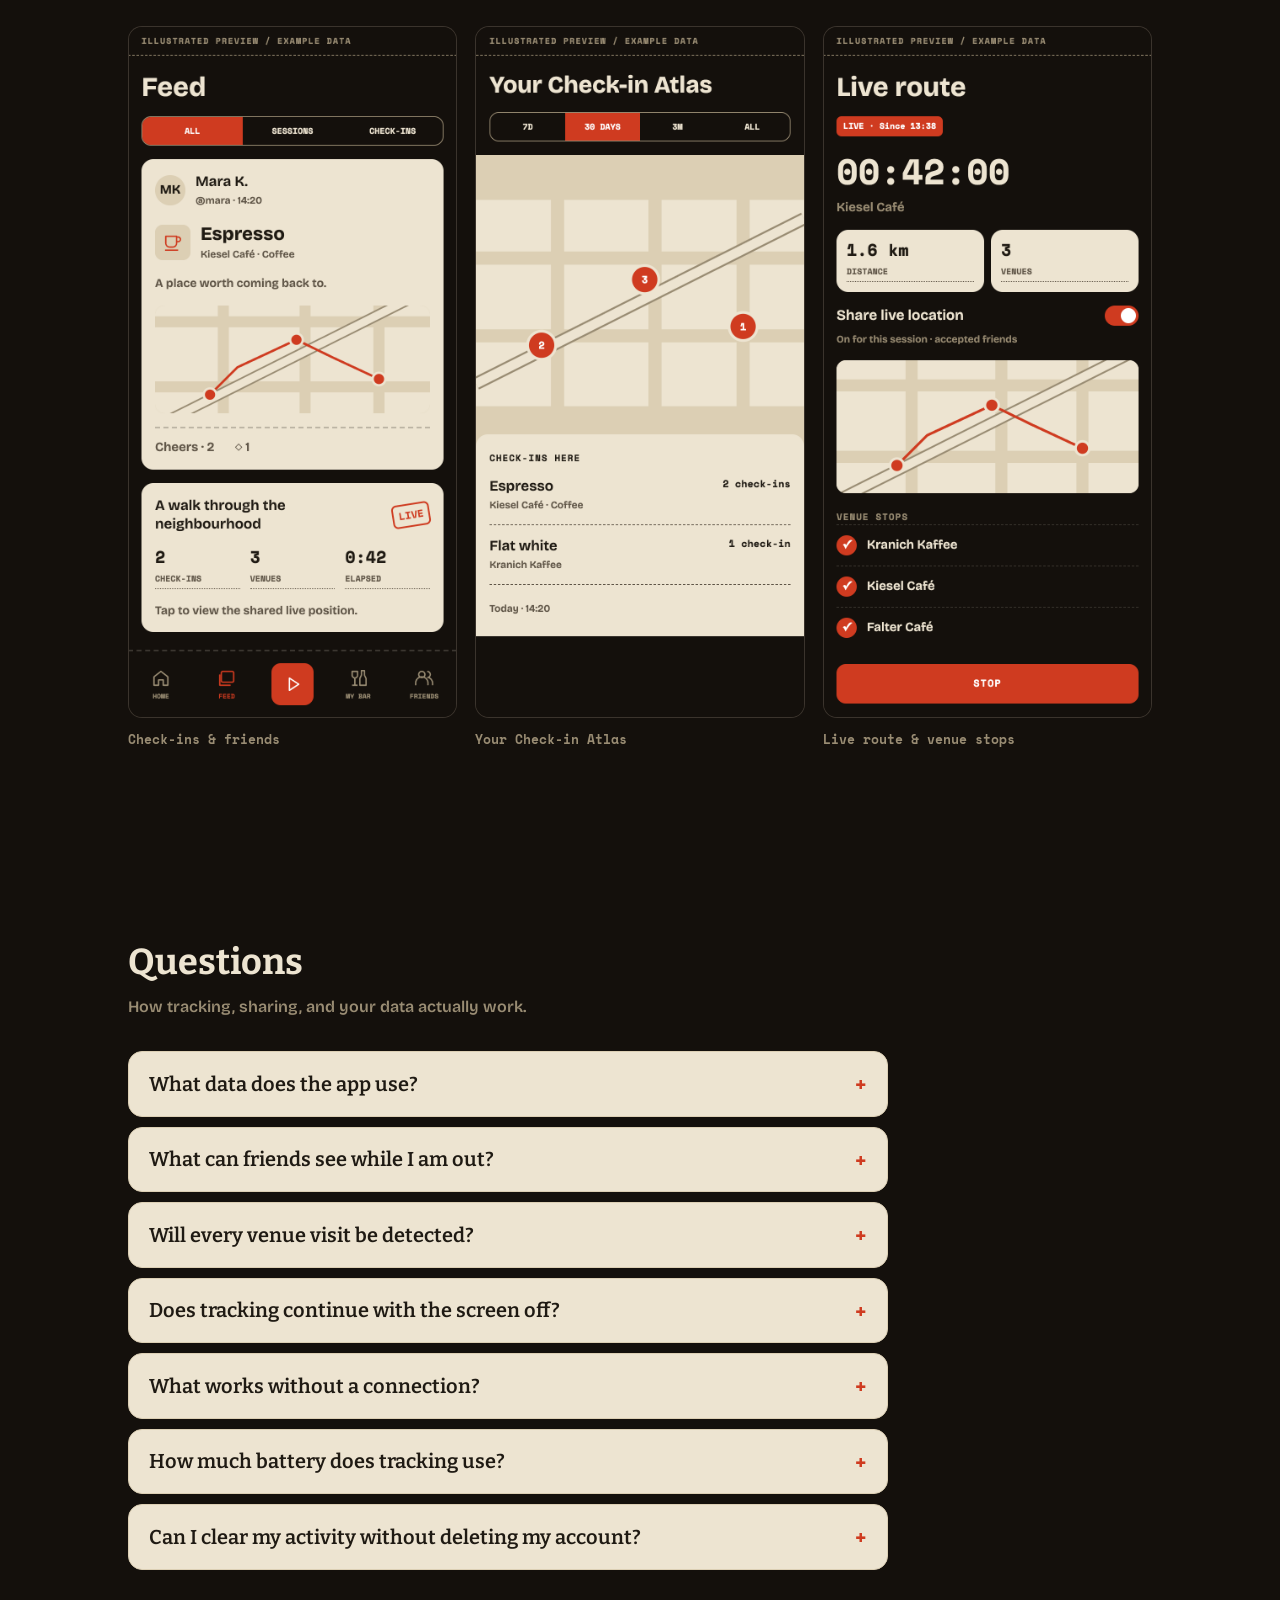
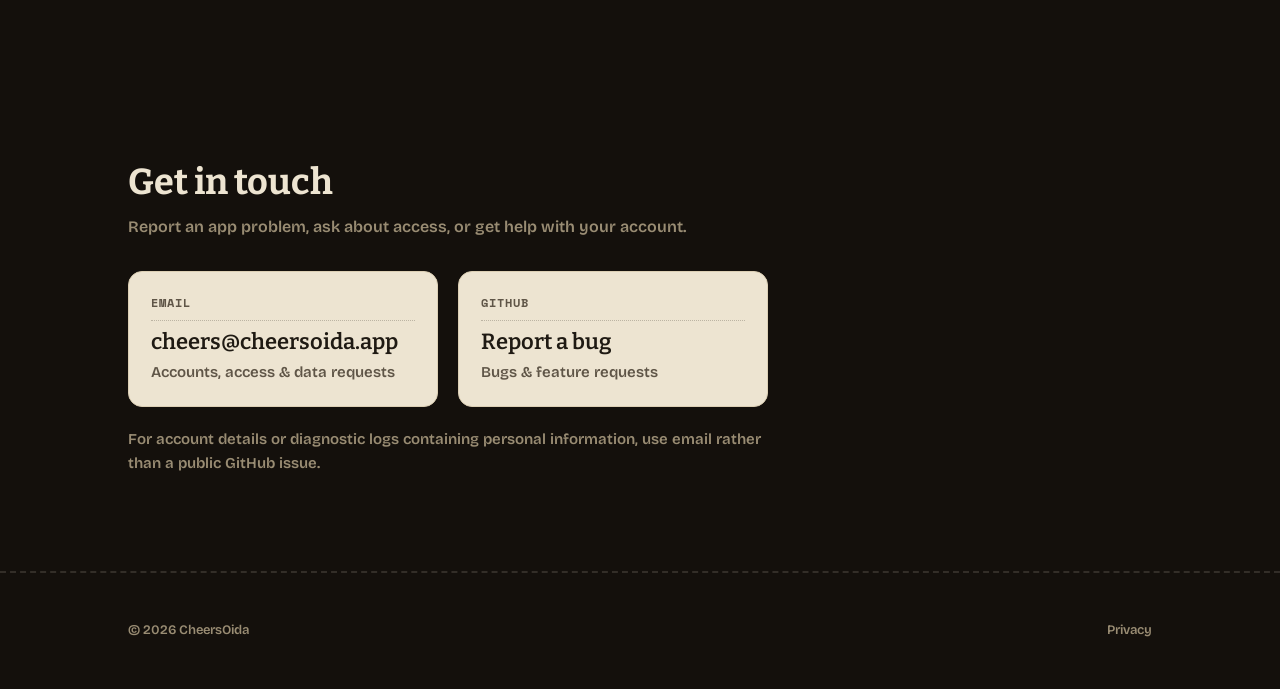
==== commit c14919b4: "Align site features, privacy and previews with current app" ====
--- a/index.html
+++ b/index.html
@@ -9,11 +9,17 @@
 
   <meta property="og:title" content="CheersOida">
   <meta property="og:description" content="Discover places. Track your route.">
-  <meta property="og:image" content="https://checkelmann.github.io/cheersoida-website/assets/og-image.png">
-  <meta property="og:url" content="https://checkelmann.github.io/cheersoida-website/">
+  <meta property="og:image" content="https://cheersoida.app/assets/og-image.png">
+  <meta property="og:image:width" content="1200">
+  <meta property="og:image:height" content="630">
+  <meta property="og:url" content="https://cheersoida.app/">
   <meta property="og:type" content="website">
   <meta name="twitter:card" content="summary_large_image">
 
+  <link rel="canonical" href="https://cheersoida.app/">
+  <link rel="alternate" hreflang="en" href="https://cheersoida.app/">
+  <link rel="alternate" hreflang="de" href="https://cheersoida.app/de/">
+  <link rel="alternate" hreflang="x-default" href="https://cheersoida.app/">
   <link rel="icon" type="image/png" href="assets/logo-icon.png">
   <link rel="preload" href="assets/fonts/BricolageGrotesque_600SemiBold.ttf" as="font" type="font/ttf" crossorigin>
   <link rel="preload" href="assets/fonts/Bitter_700Bold.ttf" as="font" type="font/ttf" crossorigin>
@@ -46,7 +52,7 @@
     <div class="hero__grid">
       <div>
         <h1>Discover places.<br>Track your route.</h1>
-        <p class="hero__lede">CheersOida records your route and venue stops. Keep track of the places you visit, see them on a map, and discover somewhere new.</p>
+        <p class="hero__lede">Discover places as you walk. CheersOida records your route, recognises venue stops, and keeps your check-ins together on a map. Share the outing with friends, then revisit it in your Atlas.</p>
         <div class="hero__ctas">
           <a class="btn btn--primary" href="#preview">Get the app</a>
           <a class="btn btn--secondary" href="#how">How it works ↓</a>
@@ -99,7 +105,7 @@
 <section id="preview">
   <div class="container">
     <h2 class="section-h">Currently in closed preview</h2>
-    <p class="section-sub">CheersOida isn't on the public App Store or Play Store yet. Email <a href="mailto:cheers@cheersoida.app">cheers@cheersoida.app</a> to be added. Here's what to expect once you're in.</p>
+    <p class="section-sub">Android and iOS access is by invitation. Email <a href="mailto:cheers@cheersoida.app">cheers@cheersoida.app</a> to join and receive the installation steps for your device.</p>
     <div class="preview">
       <div class="preview__card">
         <div class="preview__title">iOS — TestFlight</div>
@@ -125,23 +131,23 @@
 
 <section id="how">
   <div class="container">
-    <h2 class="section-h">From place to place</h2>
-    <p class="section-sub">Three things happen, in order. The app handles the boring parts.</p>
+    <h2 class="section-h">Explore, stop, remember</h2>
+    <p class="section-sub">Start a route, let the stops accumulate, and keep a record of the places you visit.</p>
     <div class="steps">
       <div class="step">
         <div class="step__num">01</div>
         <div class="step__title">Start exploring</div>
-        <div class="step__body">Tap <strong>Start</strong> before you head out. CheersOida records your walking route as you explore.</div>
+        <div class="step__body">Tap <strong>Start</strong> before you set off. The app records your route with location permission and shows your live-location sharing switch. Sharing with accepted friends starts on for each new session.</div>
       </div>
       <div class="step">
         <div class="step__num">02</div>
-        <div class="step__title">Arrive, get detected</div>
-        <div class="step__body">When you actually stop at a venue — not just pass one — the app adds it to your route. No taps required.</div>
+        <div class="step__title">Let the stops add up</div>
+        <div class="step__body">Stay near a known venue and CheersOida can record the visit automatically. Detection depends on GPS accuracy and available venue data; you can also add a missing venue.</div>
       </div>
       <div class="step">
         <div class="step__num">03</div>
-        <div class="step__title">Check in. Friends cheer.</div>
-        <div class="step__body">Tap to check in. Friends see it in real time and can send a Cheers or a message.</div>
+        <div class="step__title">Keep the visit</div>
+        <div class="step__body">Add a check-in, a note, or a photo. Friends can send Cheers and messages. Tap <strong>Stop</strong> to save the route summary, and browse your located check-ins in the Atlas.</div>
       </div>
     </div>
   </div>
@@ -149,38 +155,38 @@
 
 <section id="features">
   <div class="container">
-    <h2 class="section-h">What's in it</h2>
-    <p class="section-sub">The pieces that make CheersOida more than a check-in app.</p>
+    <h2 class="section-h">A record of places, not just a route</h2>
+    <p class="section-sub">Automatic venue stops, a personal check-in map, and friends along the way.</p>
     <div class="features">
       <div class="feature">
         <span class="feature__icon" aria-hidden="true"><svg viewBox="0 0 24 24" fill="none" stroke="currentColor" stroke-width="2"><path d="M21 10c0 7-9 13-9 13s-9-6-9-13a9 9 0 1 1 18 0z"/><circle cx="12" cy="10" r="3"/></svg></span>
-        <div class="feature__title">Real route recording</div>
-        <div class="feature__body">Time-sampled GPS logs every second. Distance, dwell, and venue arrivals fall out of it.</div>
+        <div class="feature__title">Walking routes &amp; summaries</div>
+        <div class="feature__body">Start and stop a session yourself. Review the route, distance, duration, and venue visits afterwards.</div>
       </div>
       <div class="feature">
         <span class="feature__icon" aria-hidden="true"><svg viewBox="0 0 24 24" fill="none" stroke="currentColor" stroke-width="2"><circle cx="12" cy="12" r="10"/><polyline points="12 6 12 12 16 14"/></svg></span>
-        <div class="feature__title">Dwell detection</div>
-        <div class="feature__body">Stops are detected, not tapped. The app tells "arrived at a bar" from "walked past one."</div>
+        <div class="feature__title">Venue discovery &amp; arrivals</div>
+        <div class="feature__body">Explore with venue data from OpenStreetMap. Stops are based on staying near a place, rather than a single passing GPS fix. Add a missing venue when you need to.</div>
       </div>
       <div class="feature">
         <span class="feature__icon" aria-hidden="true"><svg viewBox="0 0 24 24" fill="none" stroke="currentColor" stroke-width="2"><path d="M16 21v-2a4 4 0 0 0-4-4H6a4 4 0 0 0-4 4v2"/><circle cx="9" cy="7" r="4"/><path d="M22 21v-2a4 4 0 0 0-3-3.87"/><path d="M16 3.13a4 4 0 0 1 0 7.75"/></svg></span>
-        <div class="feature__title">Friends &amp; Cheers</div>
-        <div class="feature__body">A friend-only feed, real-time cheers on each check-in, push notifications with reply actions.</div>
+        <div class="feature__title">Friends, Cheers &amp; live location</div>
+        <div class="feature__body">Add friends by username, invitation, or QR code. Follow their check-ins and see the latest shared position of an active session, with its age and GPS accuracy.</div>
       </div>
       <div class="feature">
         <span class="feature__icon" aria-hidden="true"><svg viewBox="0 0 24 24" fill="none" stroke="currentColor" stroke-width="2"><circle cx="12" cy="12" r="10"/><path d="M2 12h20"/><path d="M12 2a15 15 0 0 1 4 10 15 15 0 0 1-4 10 15 15 0 0 1-4-10 15 15 0 0 1 4-10z"/></svg></span>
-        <div class="feature__title">German &amp; English</div>
-        <div class="feature__body">Built bilingual from the first screen. Same UI, copy, and notification actions in DE and EN.</div>
+        <div class="feature__title">Your Check-in Atlas</div>
+        <div class="feature__body">See your own located check-ins on a map. Filter by time, explore clusters, and open the entries behind each place. The interface is available in English and German.</div>
       </div>
       <div class="feature">
         <span class="feature__icon" aria-hidden="true"><svg viewBox="0 0 24 24" fill="none" stroke="currentColor" stroke-width="2"><path d="M5 12l5 5L20 7"/></svg></span>
-        <div class="feature__title">Offline-first</div>
-        <div class="feature__body">GPS, check-ins, and photos queue locally and sync when the venue Wi-Fi finally gives up.</div>
+        <div class="feature__title">Saved locally, synced later</div>
+        <div class="feature__body">Tracking points and check-ins are saved on your phone. Pending check-ins and photo uploads retry when connected. Starting a session and social features need a connection; GPS and maps still depend on signal and cached data.</div>
       </div>
       <div class="feature">
         <span class="feature__icon" aria-hidden="true"><svg viewBox="0 0 24 24" fill="none" stroke="currentColor" stroke-width="2"><path d="M12 22s8-4 8-10V5l-8-3-8 3v7c0 6 8 10 8 10z"/></svg></span>
-        <div class="feature__title">Privacy by default</div>
-        <div class="feature__body">Raw GPS trace is owner-only. Friends see the simplified route, published once when the night ends.</div>
+        <div class="feature__title">Sharing controls &amp; data cleanup</div>
+        <div class="feature__body">Live sharing is on for new sessions; switch it off in the live screen. Keep your account when clearing activity history, or request full account deletion. The privacy page explains what is shared and how image links work.</div>
       </div>
     </div>
   </div>
@@ -188,12 +194,12 @@
 
 <section>
   <div class="container">
-    <h2 class="section-h">A look at the app</h2>
-    <p class="section-sub">Three screens from a real session.</p>
+    <h2 class="section-h">Inside CheersOida</h2>
+    <p class="section-sub">Illustrated previews of the current visual style, using example content. These are not device screenshots.</p>
     <div class="shots">
-      <div class="shot"><img src="assets/screenshots/screen-01.png" alt="CheersOida live session screen with route map" loading="lazy"></div>
-      <div class="shot"><img src="assets/screenshots/screen-02.png" alt="CheersOida activity detail with friends and cheers" loading="lazy"></div>
-      <div class="shot"><img src="assets/screenshots/screen-03.png" alt="CheersOida feed showing a friend's check-in" loading="lazy"></div>
+      <figure class="shot-preview"><div class="shot"><img src="assets/screenshots/screen-01.png" alt="Illustrated CheersOida feed with a venue check-in and a shared live session" width="780" height="1640" loading="lazy"></div><figcaption>Check-ins &amp; friends</figcaption></figure>
+      <figure class="shot-preview"><div class="shot"><img src="assets/screenshots/screen-02.png" alt="Illustrated Check-in Atlas with clustered visits and a time filter" width="780" height="1640" loading="lazy"></div><figcaption>Your Check-in Atlas</figcaption></figure>
+      <figure class="shot-preview"><div class="shot"><img src="assets/screenshots/screen-03.png" alt="Illustrated live session with a route, sharing control and venue stops" width="780" height="1640" loading="lazy"></div><figcaption>Live route &amp; venue stops</figcaption></figure>
     </div>
   </div>
 </section>
@@ -201,58 +207,36 @@
 <section id="faq">
   <div class="container">
     <h2 class="section-h">Questions</h2>
-    <p class="section-sub">The honest short answers.</p>
+    <p class="section-sub">How tracking, sharing, and your data actually work.</p>
     <div class="faq">
-
       <details class="faq__item" id="faq-data">
-        <summary class="faq__q">What data does the app collect?</summary>
-        <div class="faq__a">
-          <p>An account (email, username), a time-sampled GPS trace <em>while a crawl is active</em>, check-ins you create, photos you attach, your friend list, and a push-notification token. The full breakdown is on the <a href="privacy.html">privacy page</a>.</p>
-        </div>
-      </details>
-
+        <summary class="faq__q">What data does the app use?</summary>
+        <div class="faq__a"><p>An account, profile details, route points while a session is active, check-ins, optional photos and notes, friend connections, and notification tokens. Live sharing also uses a replaceable location point with a timestamp and accuracy. See the <a href="privacy.html">privacy page</a> for visibility, image links, providers, and deletion.</p></div>
+      </details>
       <details class="faq__item" id="faq-route">
-        <summary class="faq__q">Can my friends see my route while I'm still out?</summary>
-        <div class="faq__a">
-          <p>No. Friends see only the simplified route, which is written <strong>once</strong>, when you end the night out. Mid-session, they see "out since 21:30, 3 check-ins" and nothing more.</p>
-        </div>
-      </details>
-
+        <summary class="faq__q">What can friends see while I am out?</summary>
+        <div class="faq__a"><p>New sessions share your latest position with accepted friends by default. Turn this off in the live screen for that session; each new session starts with sharing on again. Friends see the latest point, its age, and GPS accuracy—not a playback of your full live route. A point is marked stale after one minute and hidden after five. When online, switching sharing off or finishing removes it. If you stop offline, no new positions are sent and the last shared point expires within five minutes. Group participants can also receive latest positions for group features. Finished routes are available to accepted friends.</p></div>
+      </details>
       <details class="faq__item" id="faq-accuracy">
-        <summary class="faq__q">How accurate is the "you arrived" detection?</summary>
-        <div class="faq__a">
-          <p>The app looks for actual dwell at a known venue, not a single GPS fix. Walk past a venue and nothing happens; sit down and it's added to your night out. Two venues ~15 m apart will prompt you to pick one instead of guessing.</p>
-        </div>
-      </details>
-
+        <summary class="faq__q">Will every venue visit be detected?</summary>
+        <div class="faq__a"><p>Not always. Arrival detection looks for repeated GPS fixes and time spent near a known venue. Poor reception, closely spaced venues, or missing map data can affect the result. You can add a missing venue, but there is no guarantee that every stop will be recognised.</p></div>
+      </details>
       <details class="faq__item" id="faq-bg">
-        <summary class="faq__q">Does it use background location?</summary>
-        <div class="faq__a">
-          <p>Only <strong>while you have a crawl running</strong>, with your permission ("While using the app" plus an Android foreground service). The app does <strong>not</strong> ask for "Allow all the time" and does not track location when there's no active crawl.</p>
-        </div>
-      </details>
-
+        <summary class="faq__q">Does tracking continue with the screen off?</summary>
+        <div class="faq__a"><p>During an active session, tracking can continue in the background with your permission. Android uses a visible foreground service; iOS shows its location indicator. The app requests foreground/“While using” permission, not “Always”. Tap Stop to end session tracking. Check-ins can separately use your location when you choose to log one.</p></div>
+      </details>
       <details class="faq__item" id="faq-offline">
-        <summary class="faq__q">Does it work offline / on a basement bar's Wi-Fi?</summary>
-        <div class="faq__a">
-          <p>Yes. GPS, check-ins, and photos are written to the device first, then uploaded through an outbox when the network returns. A night out in a basement with no signal works the same as one above ground.</p>
-        </div>
-      </details>
-
+        <summary class="faq__q">What works without a connection?</summary>
+        <div class="faq__a"><p>After a session has started, route points are stored locally. Check-ins and photo uploads can wait in the pending queue and retry when you reconnect. Starting a new session, live sharing, friend actions, new map tiles, and venue downloads require connectivity. Indoor or underground GPS reception can still be poor.</p></div>
+      </details>
       <details class="faq__item" id="faq-battery">
-        <summary class="faq__q">Battery cost?</summary>
-        <div class="faq__a">
-          <p>Time-based sampling (one fix per second while active) costs about as much as a navigation app on a similar drive. The session ends when you tap Stop, so the cost is bounded to the night itself.</p>
-        </div>
-      </details>
-
+        <summary class="faq__q">How much battery does tracking use?</summary>
+        <div class="faq__a"><p>An active route uses GPS, background processing, and sometimes the network. Battery use varies with your phone, reception, and session length; there is no fixed consumption estimate. Tap Stop when you finish.</p></div>
+      </details>
       <details class="faq__item" id="faq-delete">
-        <summary class="faq__q">Can I delete my data?</summary>
-        <div class="faq__a">
-          <p>Yes. The in-app account settings delete the account, all check-ins, all friendships, the raw GPS trace, and the simplified route. Deletion is final and runs immediately.</p>
-        </div>
-      </details>
-
+        <summary class="faq__q">Can I clear my activity without deleting my account?</summary>
+        <div class="faq__a"><p>Yes. <strong>Profile → Settings → Delete all my data</strong> removes activity history, route points, check-in photos, and the Cheers and messages attached to your content, while retaining your account, profile, friends, and notifications. <strong>Delete account</strong> also removes the account and profile. Cleanup needs a connection and may need a retry; it is not complete until the app confirms it. Email <a href="mailto:cheers@cheersoida.app">cheers@cheersoida.app</a> if you cannot access your account.</p></div>
+      </details>
     </div>
   </div>
 </section>
@@ -260,19 +244,20 @@
 <section id="get">
   <div class="container">
     <h2 class="section-h">Get in touch</h2>
-    <p class="section-sub">App bug or feature request? Either channel works.</p>
+    <p class="section-sub">Report an app problem, ask about access, or get help with your account.</p>
     <div class="support">
       <a class="support__card" href="mailto:cheers@cheersoida.app">
         <div class="support__label">Email</div>
         <div class="support__title">cheers@cheersoida.app</div>
-        <div class="support__sub">Direct line to the developer</div>
+        <div class="support__sub">Accounts, access &amp; data requests</div>
       </a>
       <a class="support__card" href="https://github.com/checkelmann/cheersoida-website/issues">
         <div class="support__label">GitHub</div>
         <div class="support__title">Report a bug</div>
-        <div class="support__sub">App bugs and feedback</div>
+        <div class="support__sub">Bugs &amp; feature requests</div>
       </a>
     </div>
+    <p class="support-note">For account details or diagnostic logs containing personal information, use email rather than a public GitHub issue.</p>
   </div>
 </section>
 </main>
--- a/assets/style.css
+++ b/assets/style.css
@@ -544,3 +544,10 @@
 @media (min-width: 480px) and (max-width: 767px) {
   .nav__links a.nav__cta { display: inline-flex; }
 }
+
+/* Current-product previews and support guidance. */
+.shot-preview { margin: 0; min-width: 0; }
+.shot-preview .shot { aspect-ratio: 39 / 82; }
+.shot-preview figcaption { font-family: var(--font-mono); font-weight: 700; font-size: 13px; line-height: 1.5; margin-top: 12px; color: var(--muted); }
+.support-note { max-width: 64ch; font-size: 15px; line-height: 1.6; color: var(--muted); margin-top: 20px; }
+.prose { overflow-wrap: anywhere; }
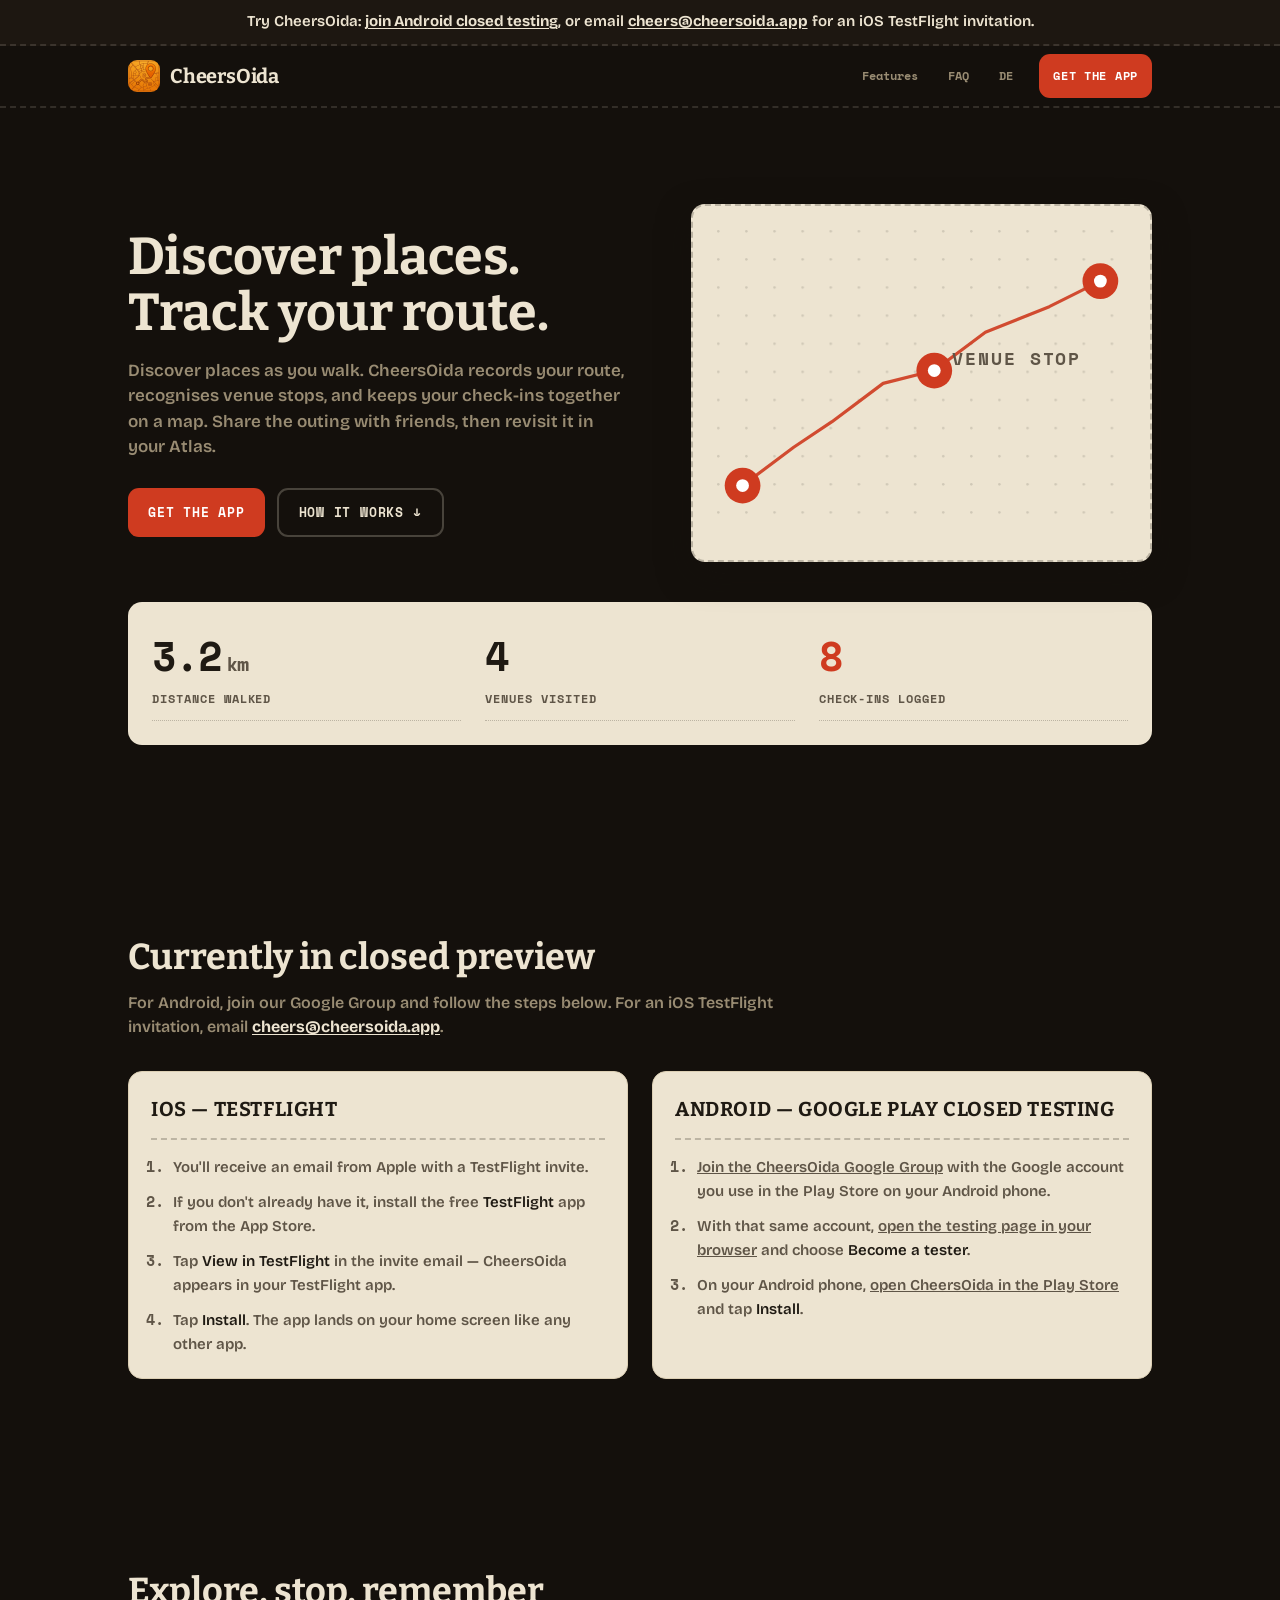
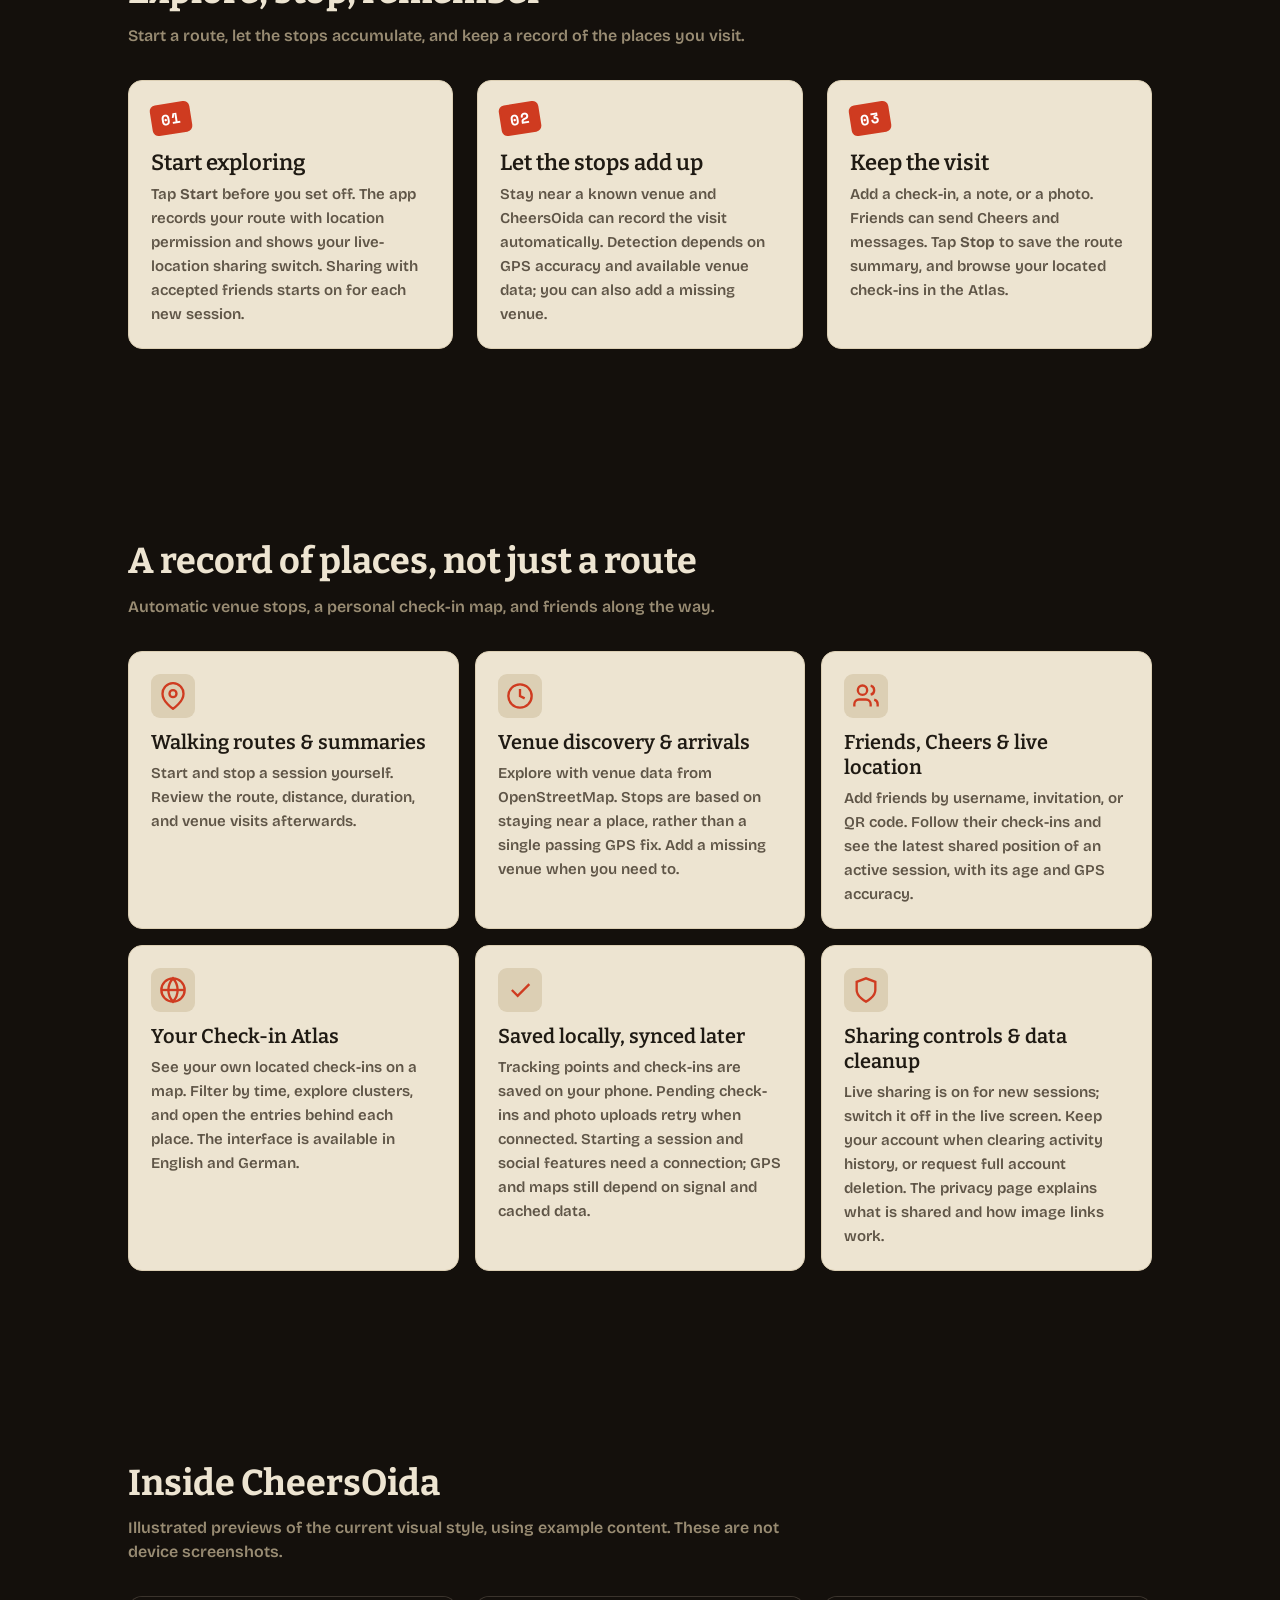
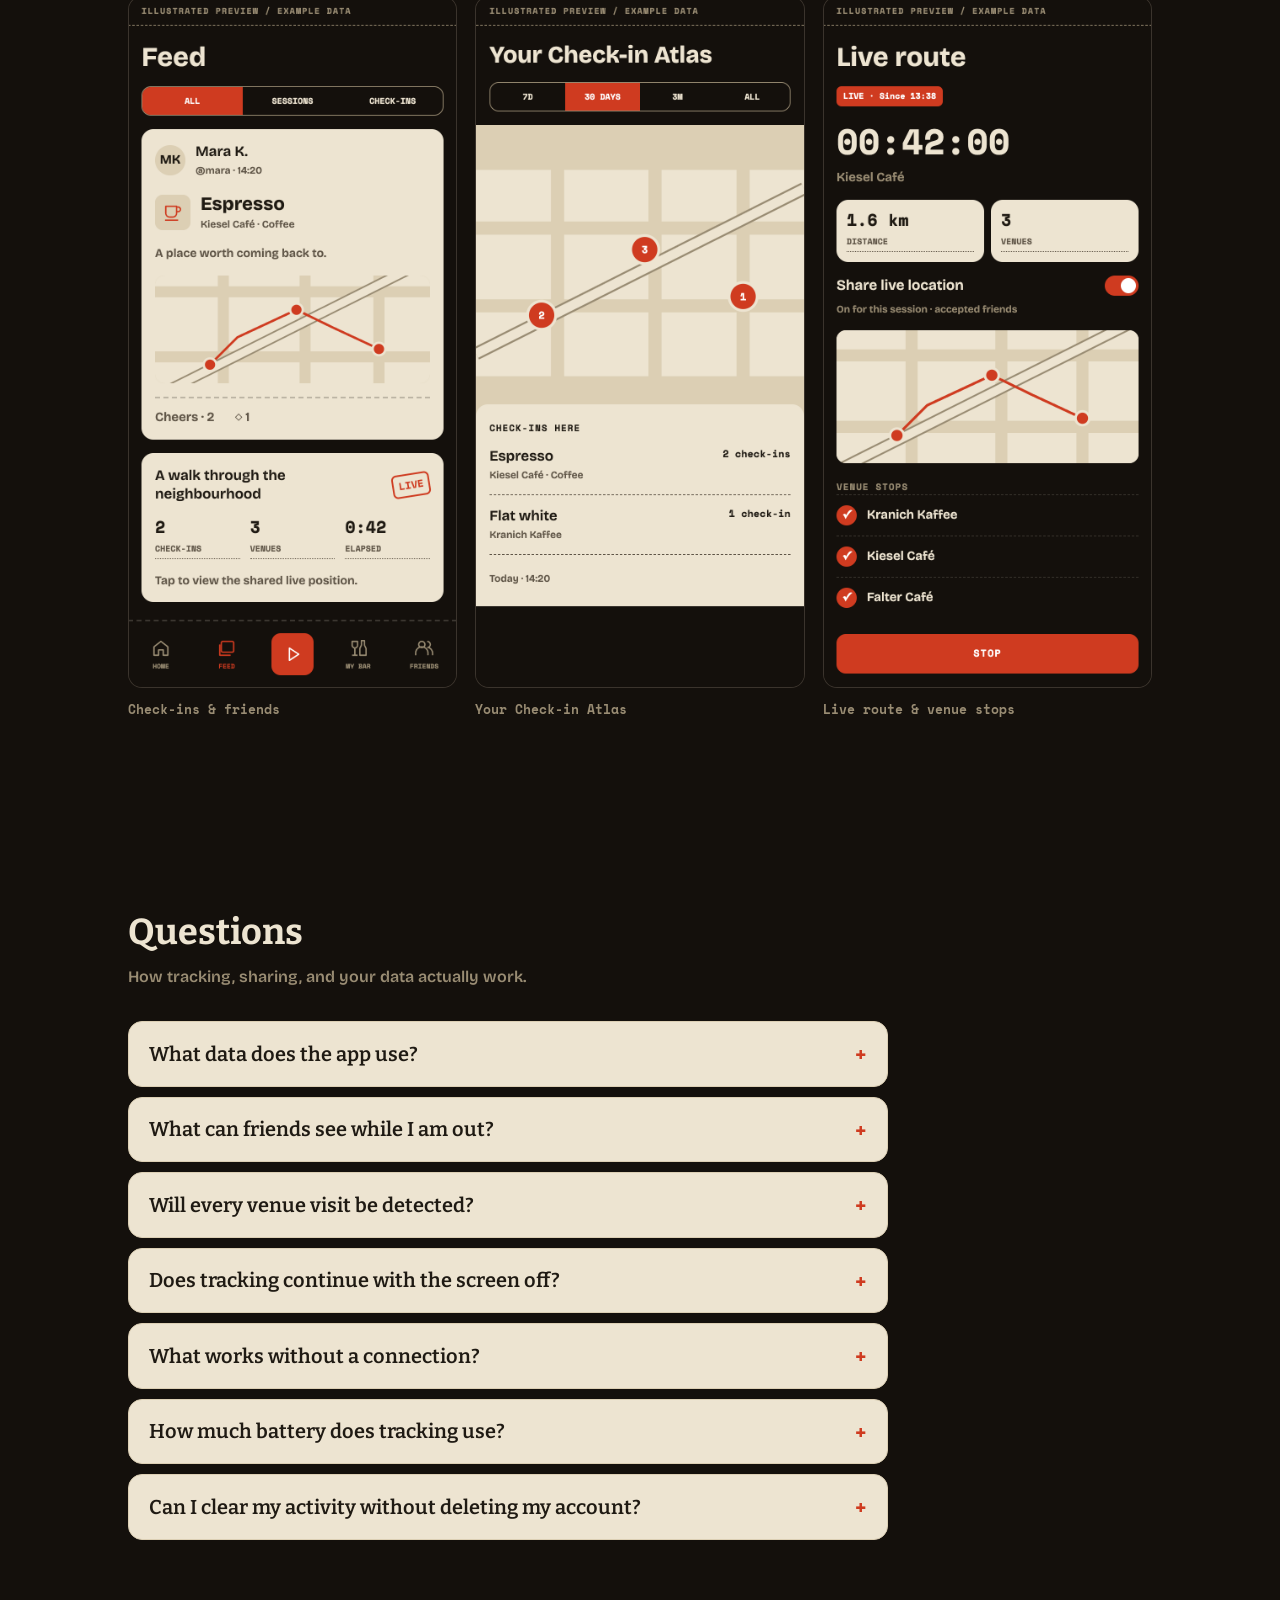
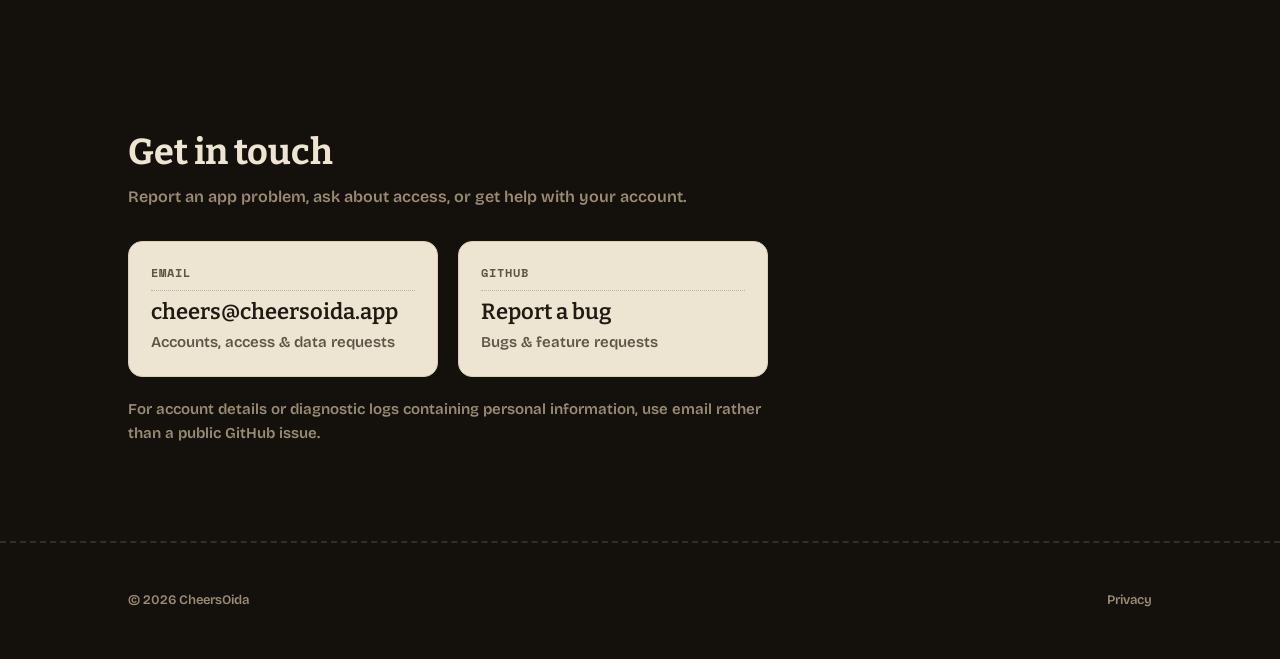
==== commit ecd41a1b: "Add Google Group and Android closed-testing instructions" ====
--- a/index.html
+++ b/index.html
@@ -28,7 +28,7 @@
 <body>
 
 <aside class="preview-banner" role="note">
-  <div class="container">CheersOida is in closed preview — email <a href="mailto:cheers@cheersoida.app">cheers@cheersoida.app</a> to be added to TestFlight or Google Play internal testing.</div>
+  <div class="container">Try CheersOida: <a href="#preview">join Android closed testing</a>, or email <a href="mailto:cheers@cheersoida.app">cheers@cheersoida.app</a> for an iOS TestFlight invitation.</div>
 </aside>
 
 <nav class="nav">
@@ -105,7 +105,7 @@
 <section id="preview">
   <div class="container">
     <h2 class="section-h">Currently in closed preview</h2>
-    <p class="section-sub">Android and iOS access is by invitation. Email <a href="mailto:cheers@cheersoida.app">cheers@cheersoida.app</a> to join and receive the installation steps for your device.</p>
+    <p class="section-sub">For Android, join our Google Group and follow the steps below. For an iOS TestFlight invitation, email <a href="mailto:cheers@cheersoida.app">cheers@cheersoida.app</a>.</p>
     <div class="preview">
       <div class="preview__card">
         <div class="preview__title">iOS — TestFlight</div>
@@ -117,12 +117,11 @@
         </ol>
       </div>
       <div class="preview__card">
-        <div class="preview__title">Android — Google Play internal testing</div>
+        <div class="preview__title">Android — Google Play closed testing</div>
         <ol class="preview__steps">
-          <li>You'll receive an email with a link to the Google Play test listing.</li>
-          <li>Open the link on your Android phone and tap <strong>Become a tester</strong>.</li>
-          <li>Once accepted, CheersOida installs like any other Play Store app.</li>
-          <li>Updates roll out automatically — no further action needed.</li>
+          <li><a href="https://groups.google.com/g/cheersoida">Join the CheersOida Google Group</a> with the Google account you use in the Play Store on your Android phone.</li>
+          <li>With that same account, <a href="https://play.google.com/apps/testing/dev.heckelmann.cheersoida">open the testing page in your browser</a> and choose <strong>Become a tester</strong>.</li>
+          <li>On your Android phone, <a href="https://play.google.com/store/apps/details?id=dev.heckelmann.cheersoida">open CheersOida in the Play Store</a> and tap <strong>Install</strong>.</li>
         </ol>
       </div>
     </div>
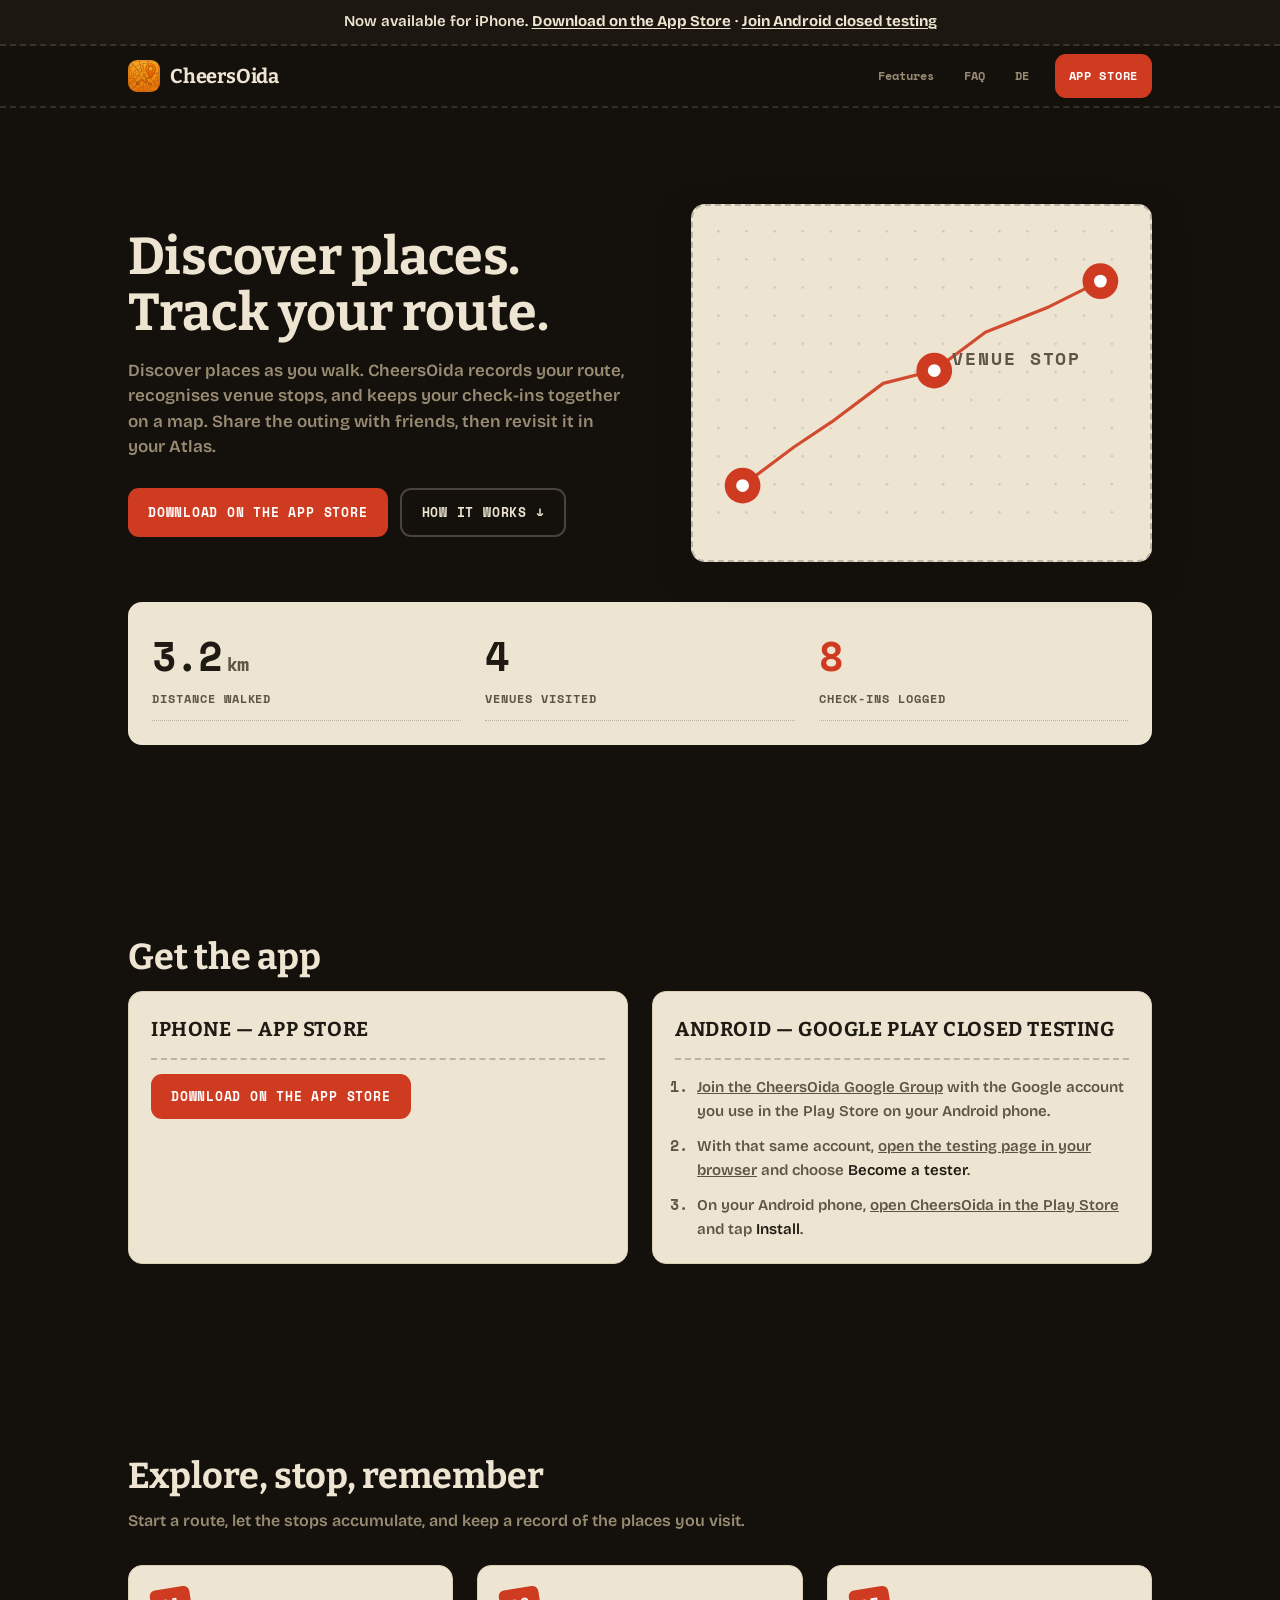
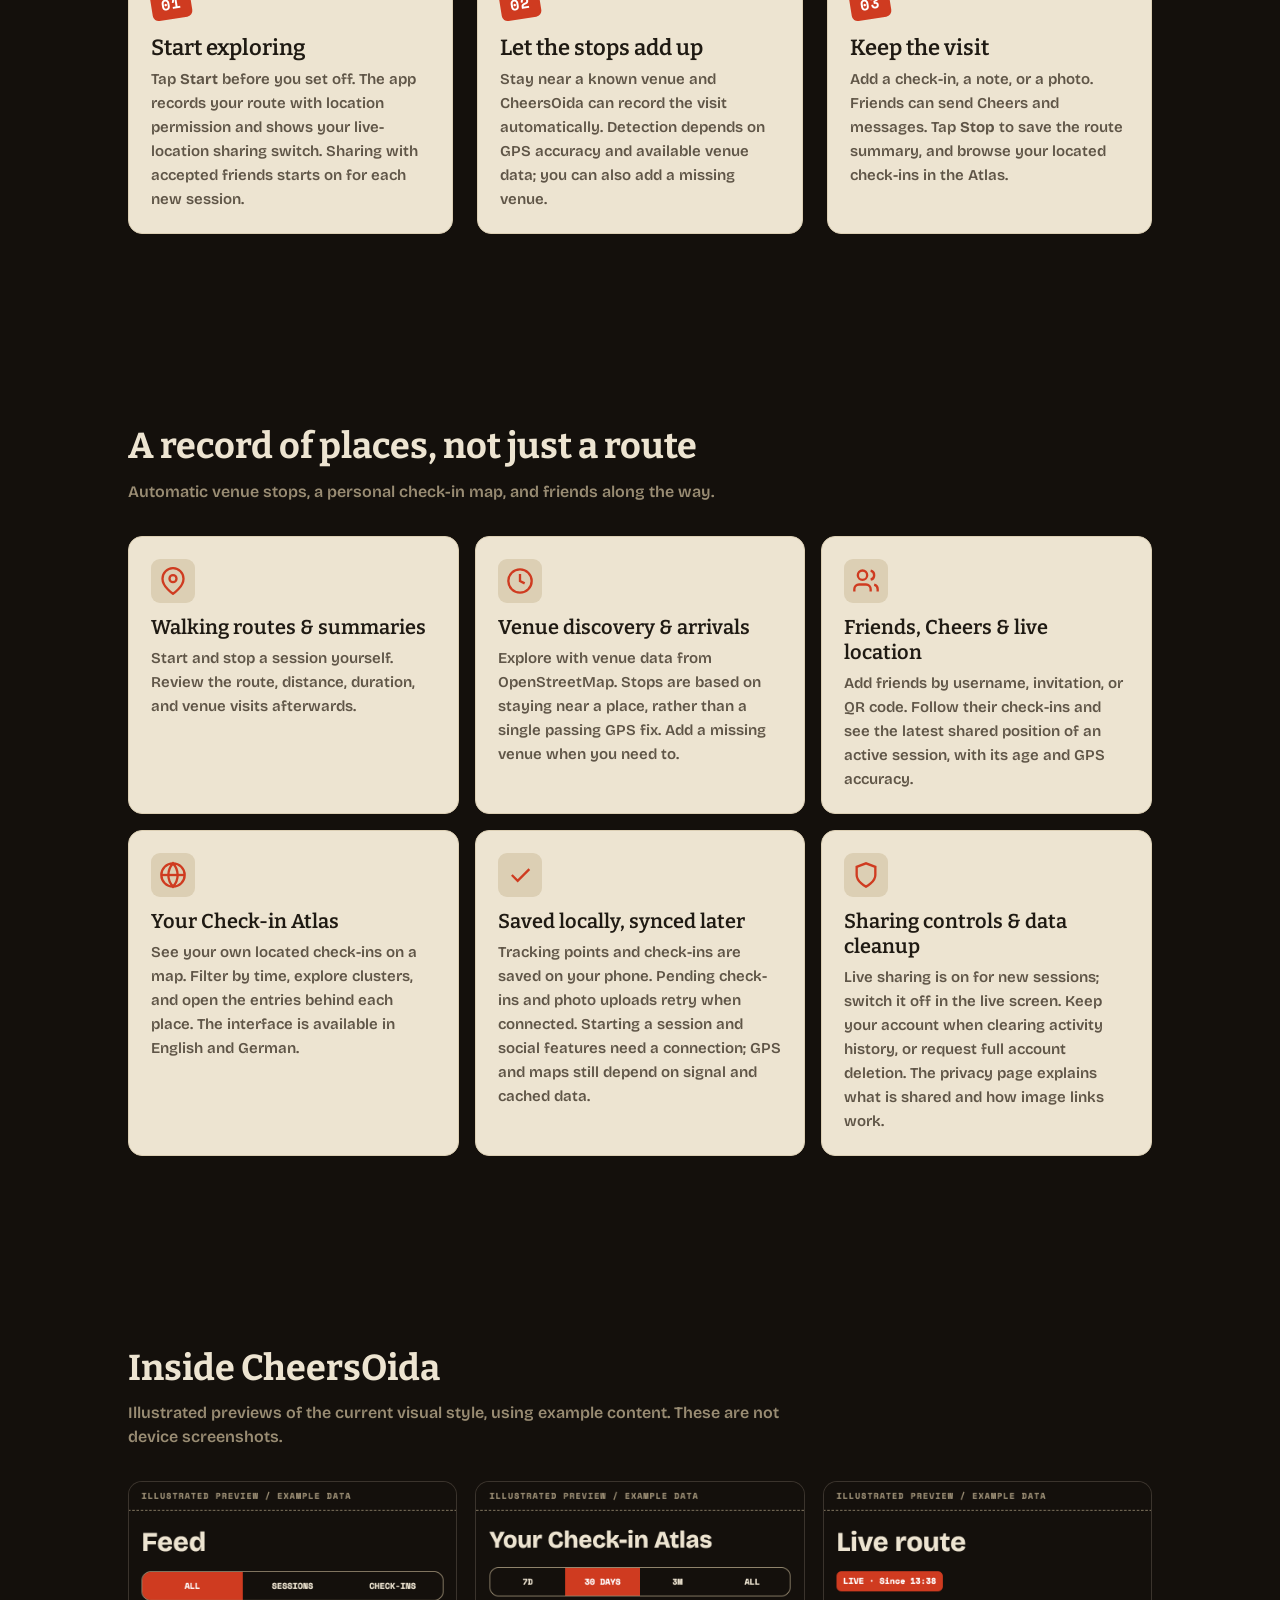
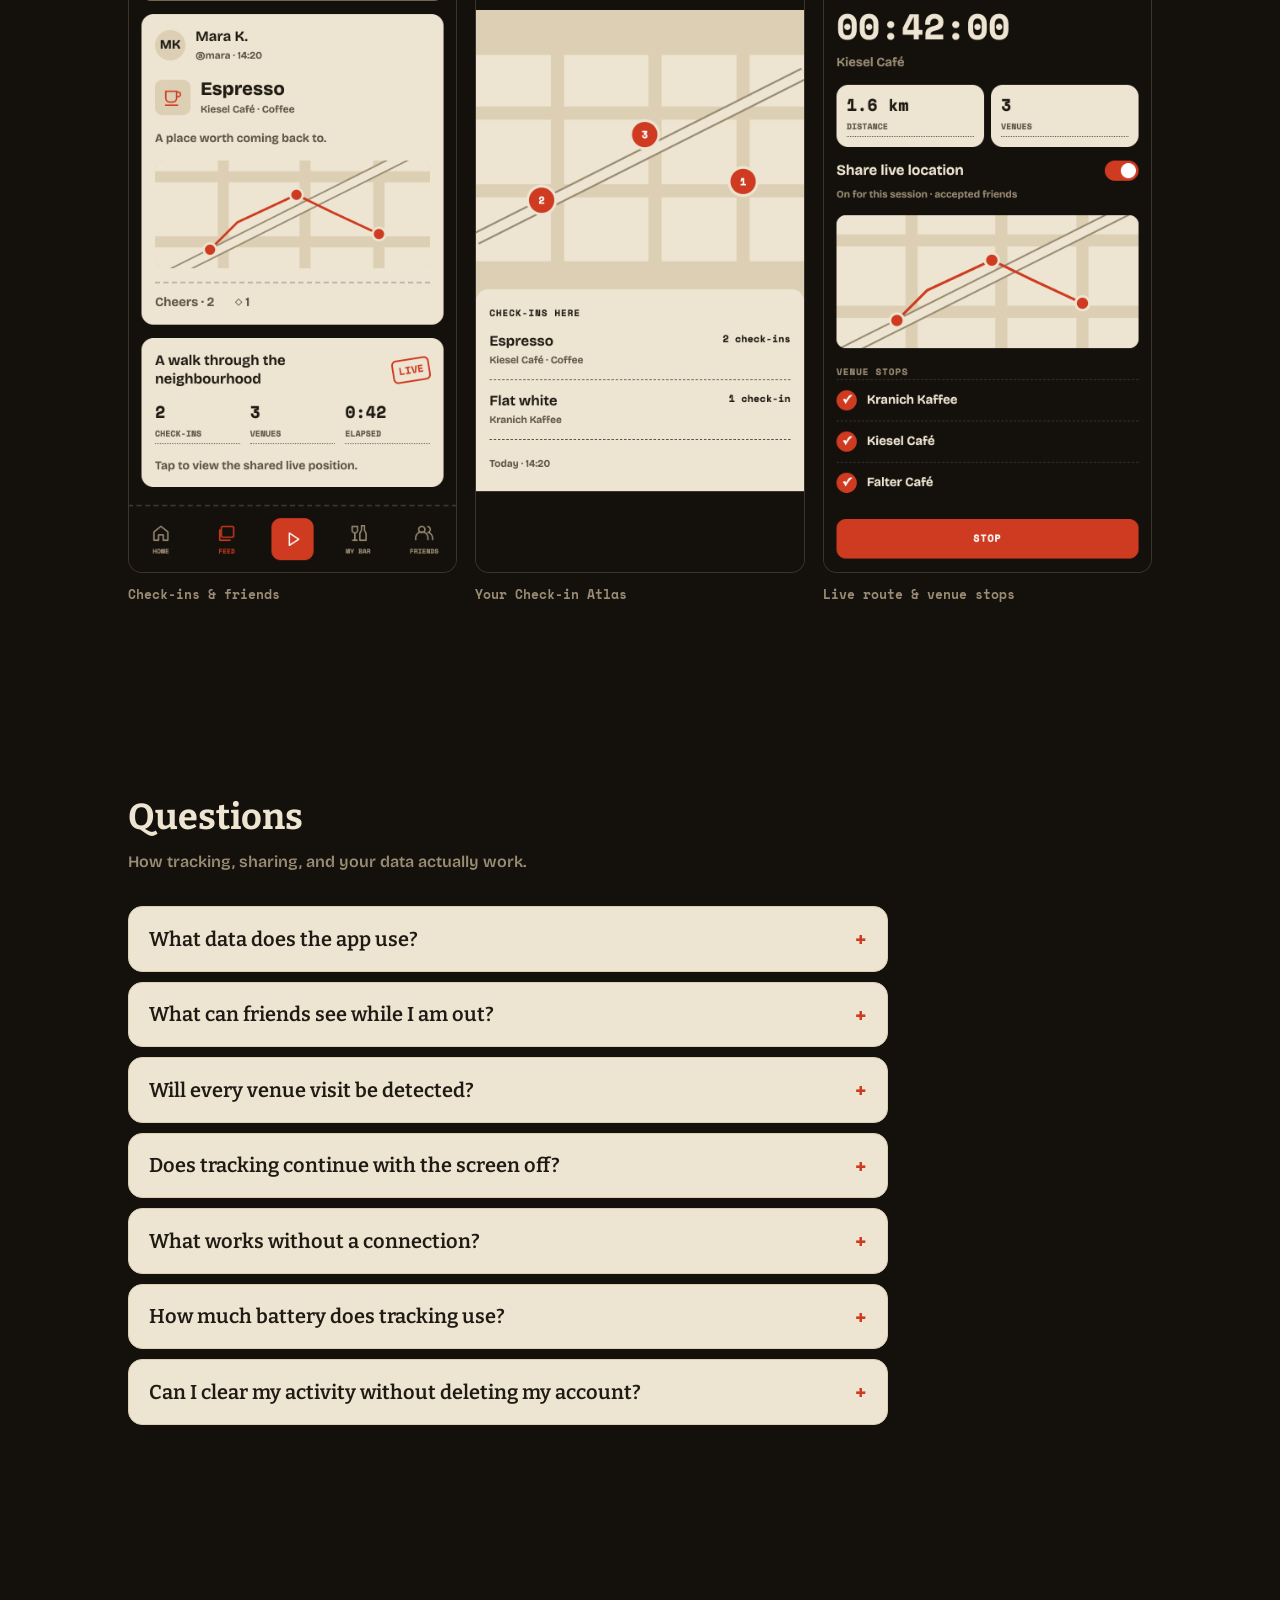
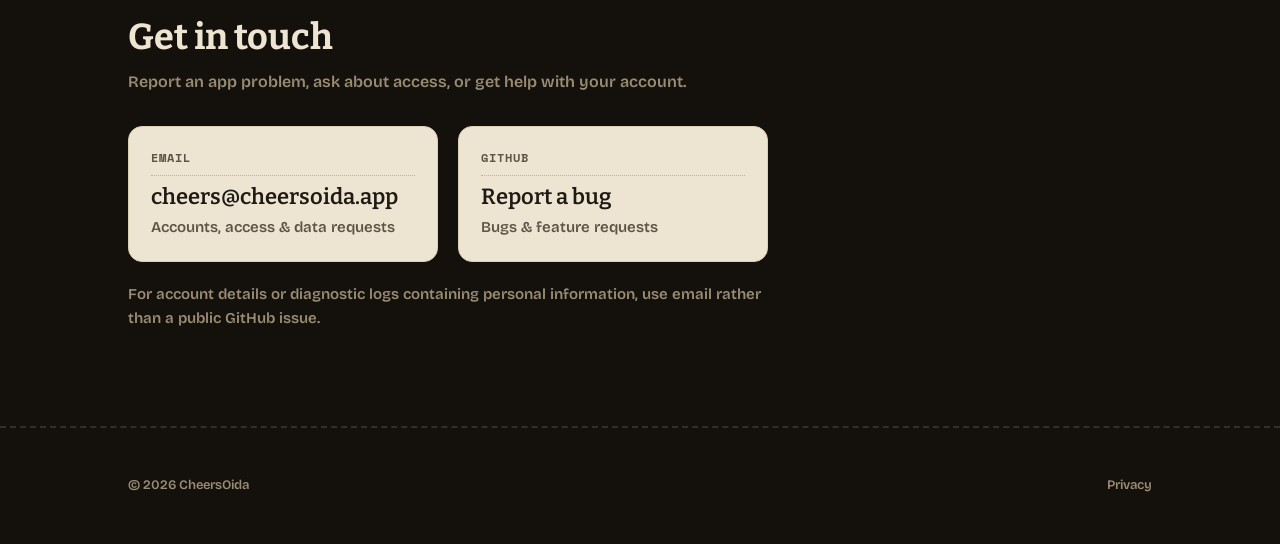
==== commit 884c69e6: "Announce CheersOida App Store launch" ====
--- a/index.html
+++ b/index.html
@@ -28,7 +28,7 @@
 <body>
 
 <aside class="preview-banner" role="note">
-  <div class="container">Try CheersOida: <a href="#preview">join Android closed testing</a>, or email <a href="mailto:cheers@cheersoida.app">cheers@cheersoida.app</a> for an iOS TestFlight invitation.</div>
+  <div class="container">Now available for iPhone. <a href="https://apps.apple.com/app/cheersoida/id6809011689">Download on the App Store</a> · <a href="#preview">Join Android closed testing</a></div>
 </aside>
 
 <nav class="nav">
@@ -41,7 +41,7 @@
       <a href="#features">Features</a>
       <a href="#faq">FAQ</a>
       <a href="de/" lang="de">DE</a>
-      <a class="nav__cta" href="#preview">Get the app</a>
+      <a class="nav__cta" href="https://apps.apple.com/app/cheersoida/id6809011689">App Store</a>
     </div>
   </div>
 </nav>
@@ -54,7 +54,7 @@
         <h1>Discover places.<br>Track your route.</h1>
         <p class="hero__lede">Discover places as you walk. CheersOida records your route, recognises venue stops, and keeps your check-ins together on a map. Share the outing with friends, then revisit it in your Atlas.</p>
         <div class="hero__ctas">
-          <a class="btn btn--primary" href="#preview">Get the app</a>
+          <a class="btn btn--primary" href="https://apps.apple.com/app/cheersoida/id6809011689">Download on the App Store</a>
           <a class="btn btn--secondary" href="#how">How it works ↓</a>
         </div>
       </div>
@@ -104,17 +104,11 @@
 
 <section id="preview">
   <div class="container">
-    <h2 class="section-h">Currently in closed preview</h2>
-    <p class="section-sub">For Android, join our Google Group and follow the steps below. For an iOS TestFlight invitation, email <a href="mailto:cheers@cheersoida.app">cheers@cheersoida.app</a>.</p>
+    <h2 class="section-h">Get the app</h2>
     <div class="preview">
       <div class="preview__card">
-        <div class="preview__title">iOS — TestFlight</div>
-        <ol class="preview__steps">
-          <li>You'll receive an email from Apple with a TestFlight invite.</li>
-          <li>If you don't already have it, install the free <strong>TestFlight</strong> app from the App Store.</li>
-          <li>Tap <strong>View in TestFlight</strong> in the invite email — CheersOida appears in your TestFlight app.</li>
-          <li>Tap <strong>Install</strong>. The app lands on your home screen like any other app.</li>
-        </ol>
+        <div class="preview__title">iPhone — App Store</div>
+        <a class="btn btn--primary" href="https://apps.apple.com/app/cheersoida/id6809011689">Download on the App Store</a>
       </div>
       <div class="preview__card">
         <div class="preview__title">Android — Google Play closed testing</div>
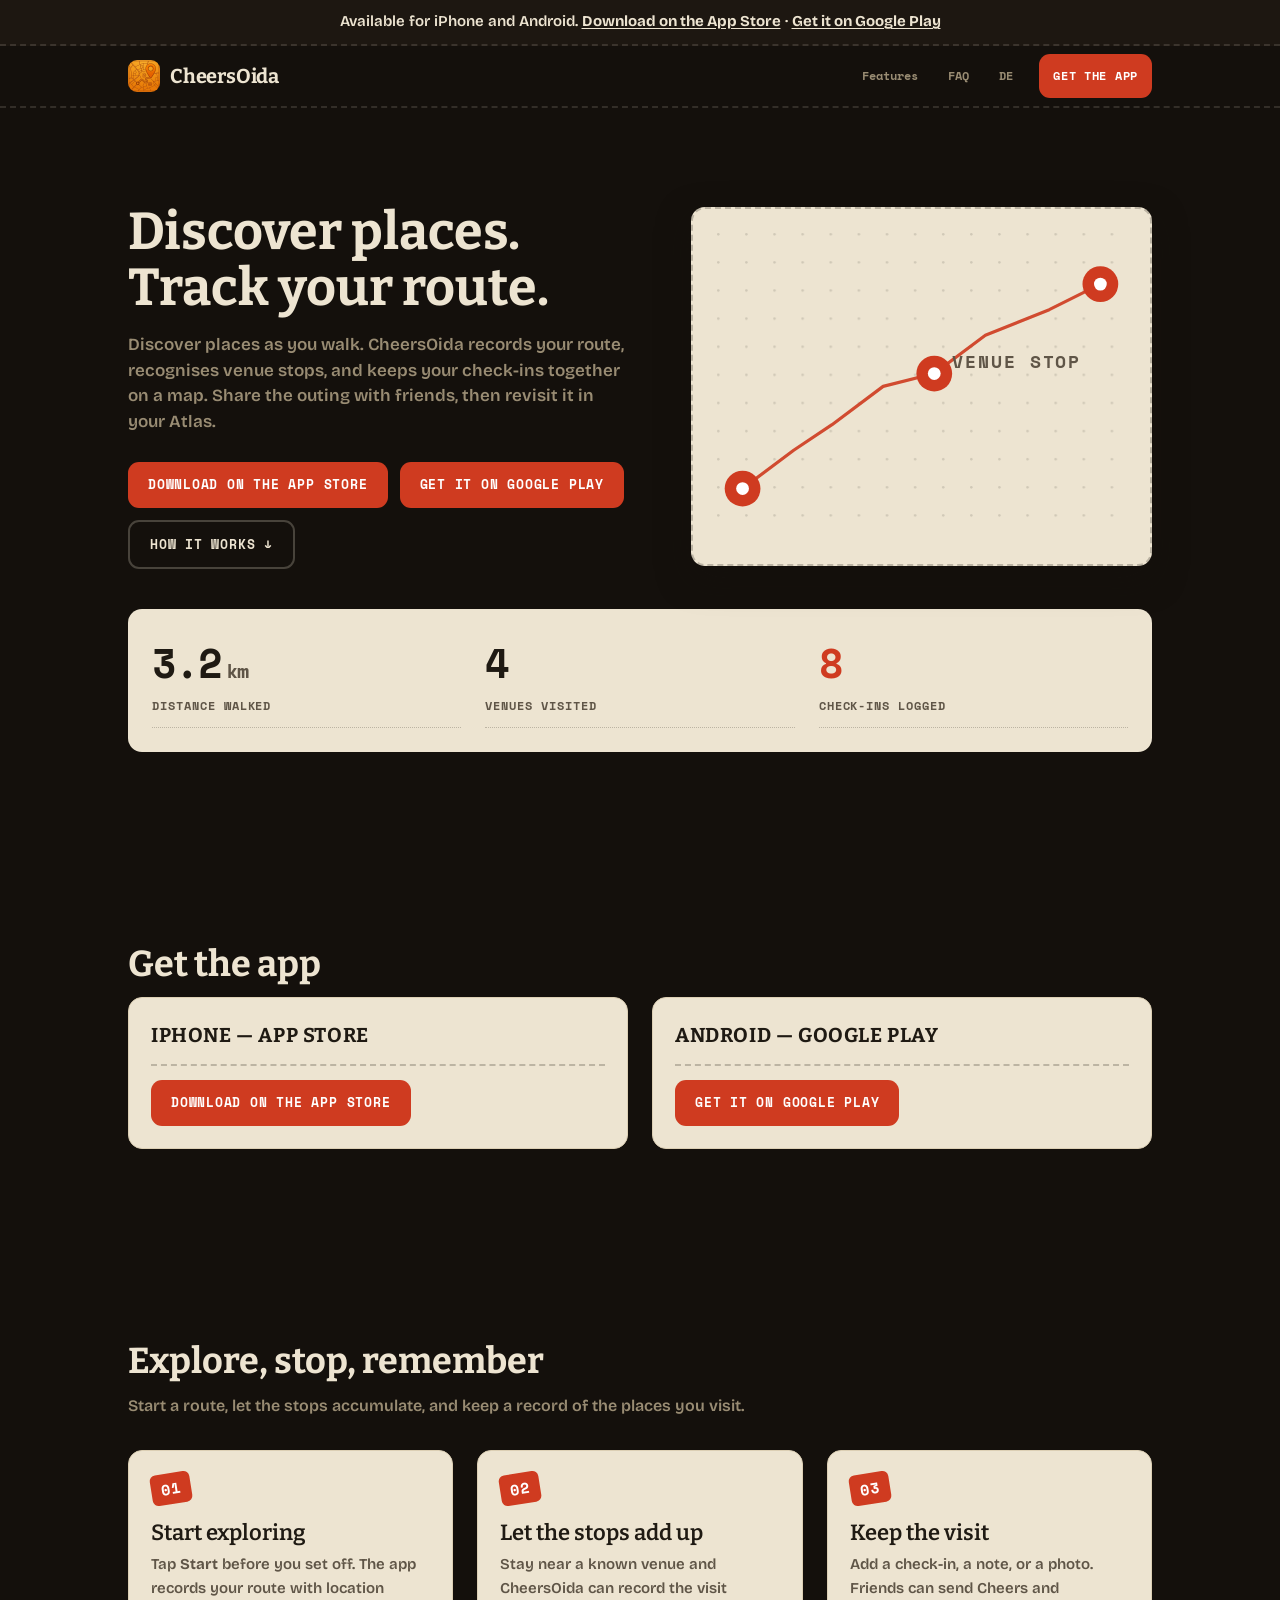
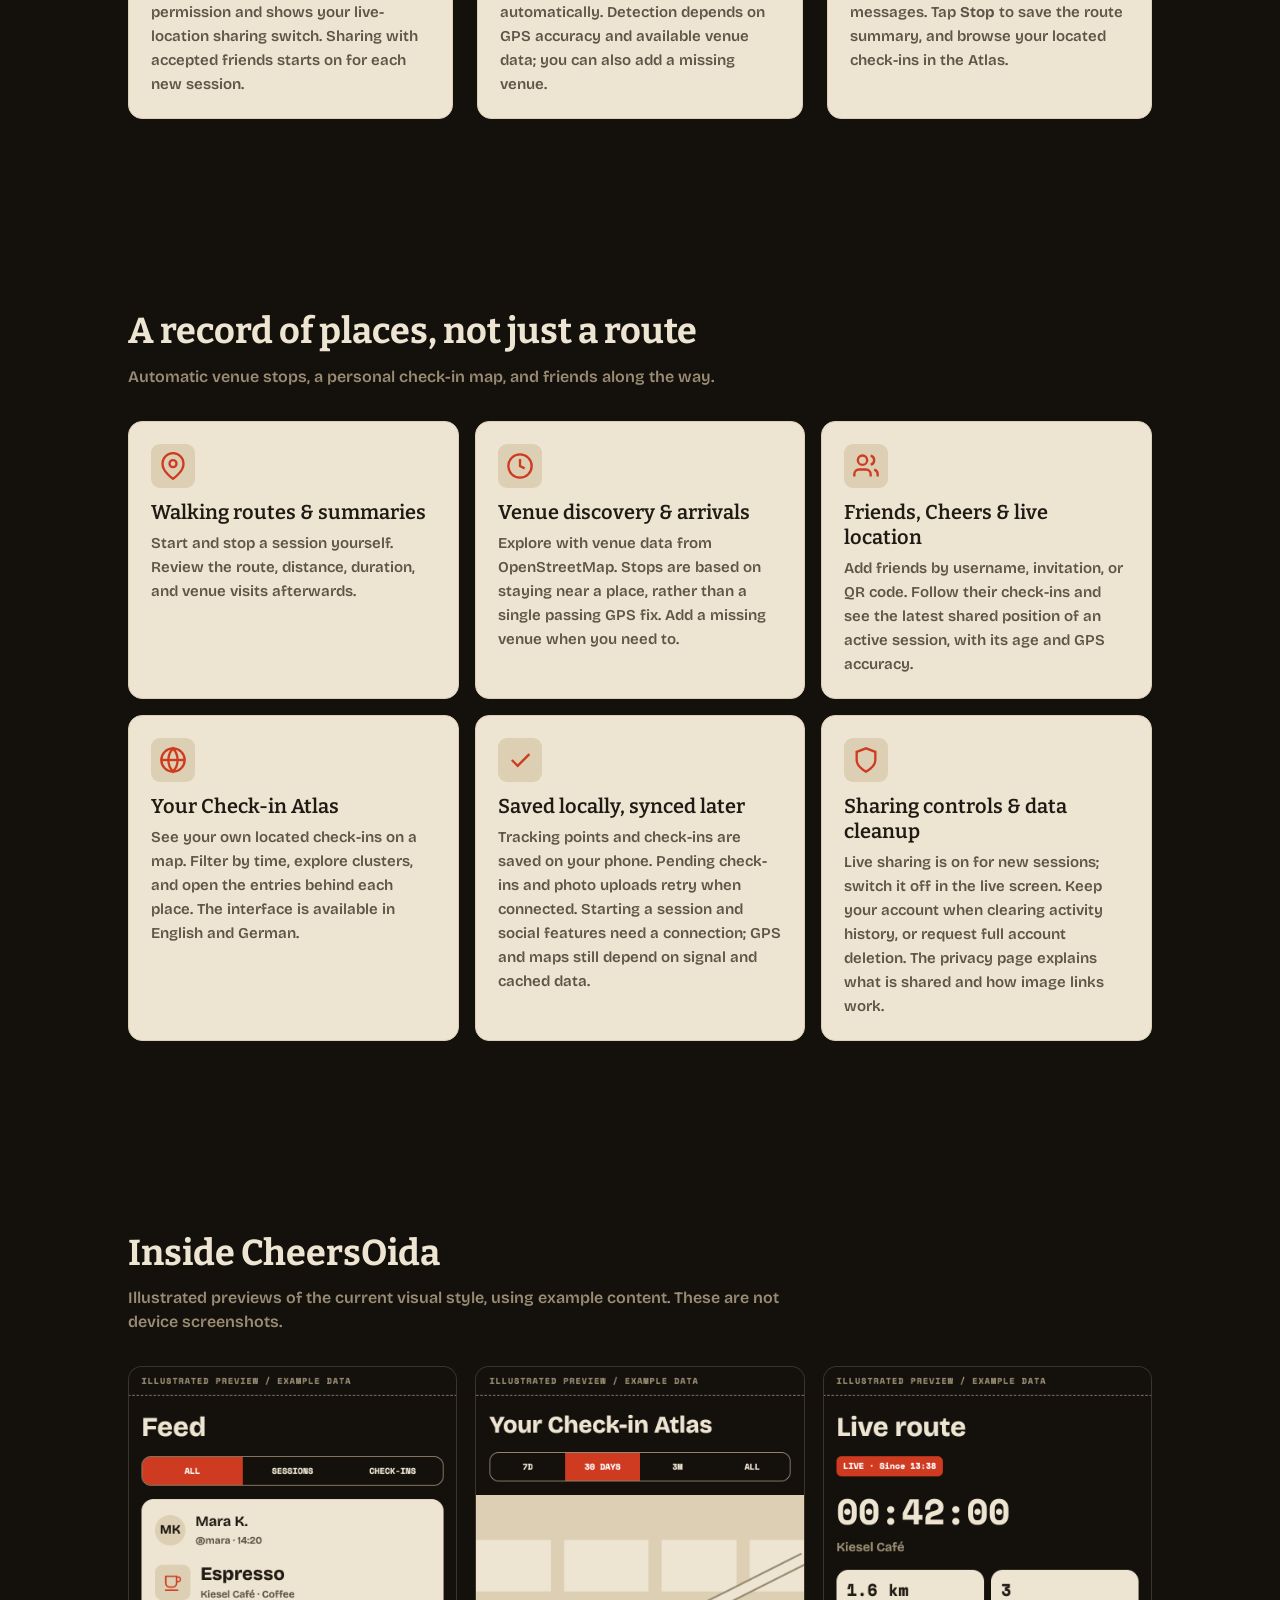
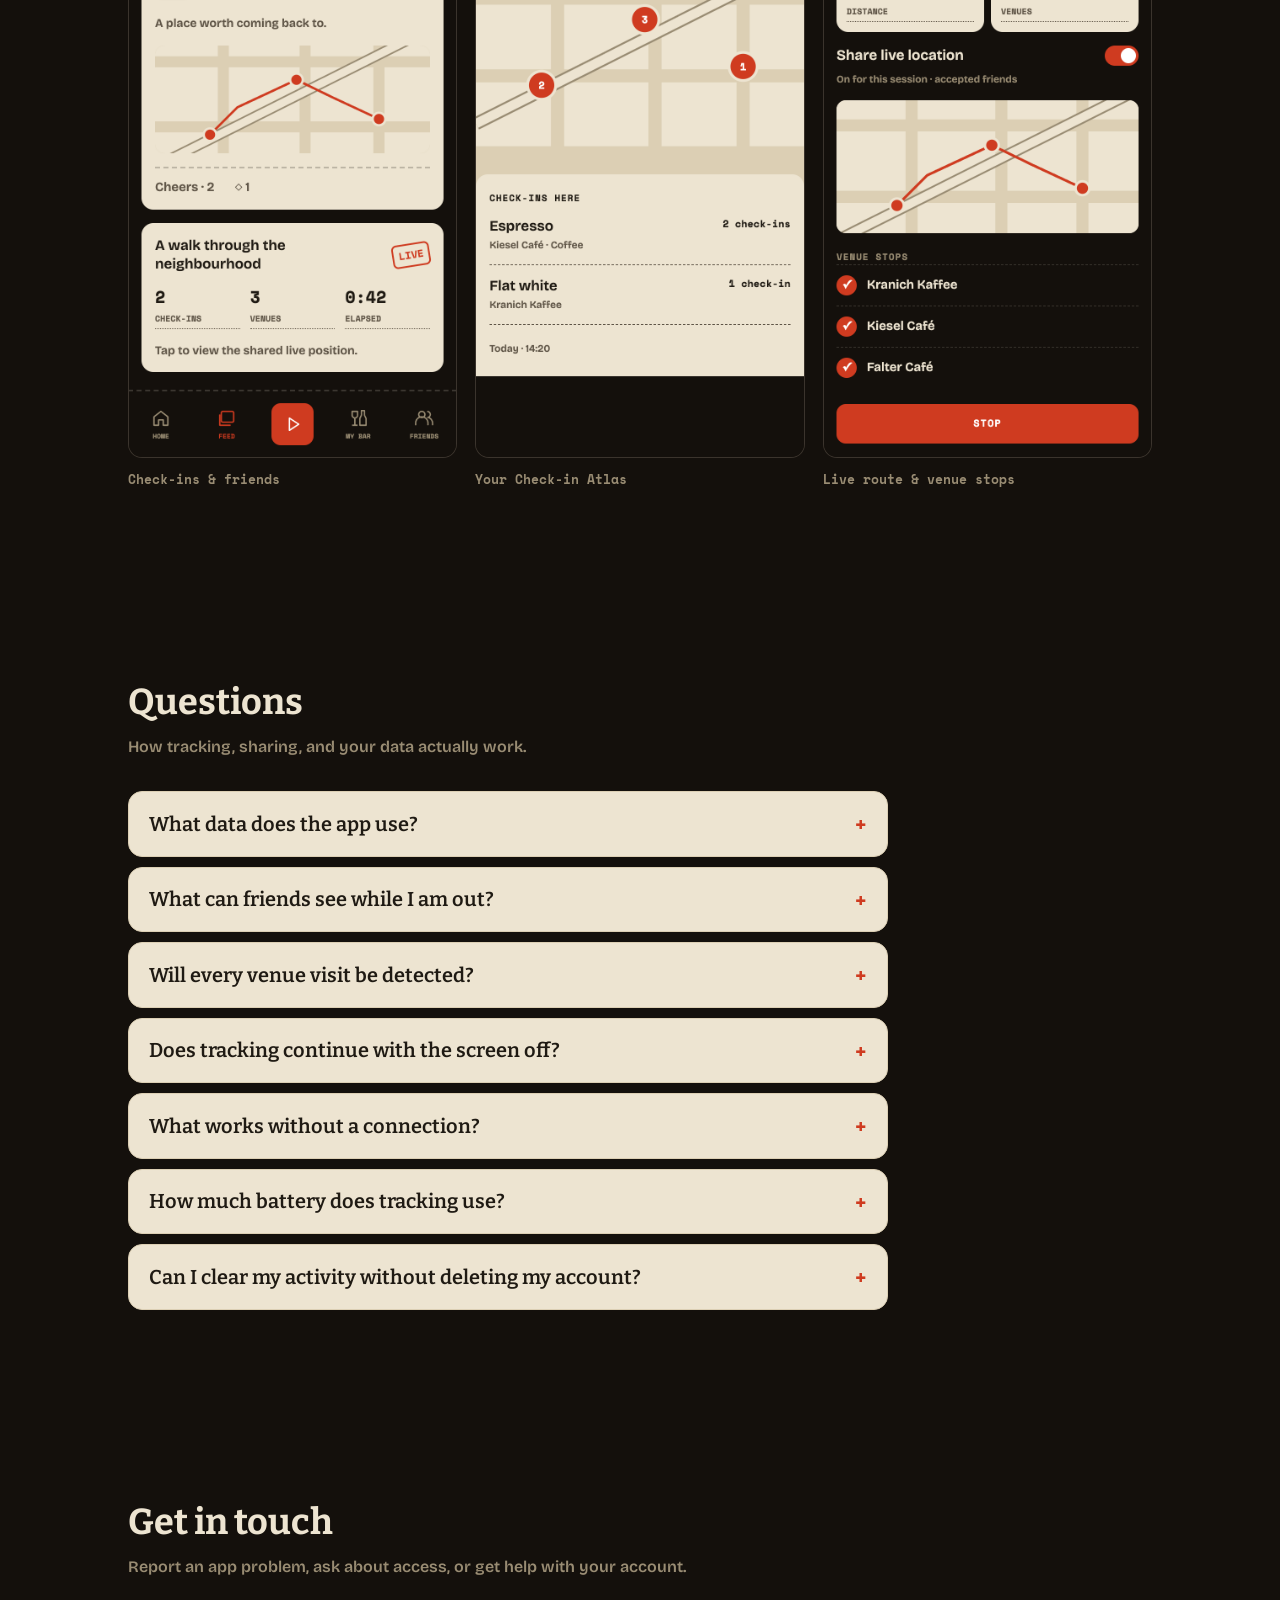
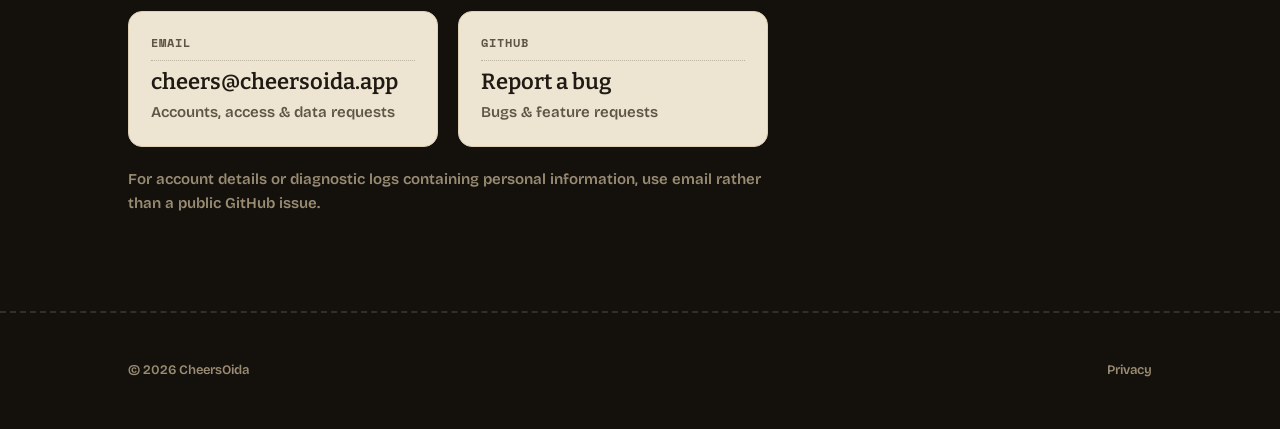
==== commit 4d9585f6: "Announce CheersOida on Google Play" ====
--- a/index.html
+++ b/index.html
@@ -28,7 +28,7 @@
 <body>
 
 <aside class="preview-banner" role="note">
-  <div class="container">Now available for iPhone. <a href="https://apps.apple.com/app/cheersoida/id6809011689">Download on the App Store</a> · <a href="#preview">Join Android closed testing</a></div>
+  <div class="container">Available for iPhone and Android. <a href="https://apps.apple.com/app/cheersoida/id6809011689">Download on the App Store</a> · <a href="https://play.google.com/store/apps/details?id=dev.heckelmann.cheersoida">Get it on Google Play</a></div>
 </aside>
 
 <nav class="nav">
@@ -41,7 +41,7 @@
       <a href="#features">Features</a>
       <a href="#faq">FAQ</a>
       <a href="de/" lang="de">DE</a>
-      <a class="nav__cta" href="https://apps.apple.com/app/cheersoida/id6809011689">App Store</a>
+      <a class="nav__cta" href="#preview">Get the app</a>
     </div>
   </div>
 </nav>
@@ -55,6 +55,7 @@
         <p class="hero__lede">Discover places as you walk. CheersOida records your route, recognises venue stops, and keeps your check-ins together on a map. Share the outing with friends, then revisit it in your Atlas.</p>
         <div class="hero__ctas">
           <a class="btn btn--primary" href="https://apps.apple.com/app/cheersoida/id6809011689">Download on the App Store</a>
+          <a class="btn btn--primary" href="https://play.google.com/store/apps/details?id=dev.heckelmann.cheersoida">Get it on Google Play</a>
           <a class="btn btn--secondary" href="#how">How it works ↓</a>
         </div>
       </div>
@@ -111,12 +112,8 @@
         <a class="btn btn--primary" href="https://apps.apple.com/app/cheersoida/id6809011689">Download on the App Store</a>
       </div>
       <div class="preview__card">
-        <div class="preview__title">Android — Google Play closed testing</div>
-        <ol class="preview__steps">
-          <li><a href="https://groups.google.com/g/cheersoida">Join the CheersOida Google Group</a> with the Google account you use in the Play Store on your Android phone.</li>
-          <li>With that same account, <a href="https://play.google.com/apps/testing/dev.heckelmann.cheersoida">open the testing page in your browser</a> and choose <strong>Become a tester</strong>.</li>
-          <li>On your Android phone, <a href="https://play.google.com/store/apps/details?id=dev.heckelmann.cheersoida">open CheersOida in the Play Store</a> and tap <strong>Install</strong>.</li>
-        </ol>
+        <div class="preview__title">Android — Google Play</div>
+        <a class="btn btn--primary" href="https://play.google.com/store/apps/details?id=dev.heckelmann.cheersoida">Get it on Google Play</a>
       </div>
     </div>
   </div>
--- a/assets/style.css
+++ b/assets/style.css
@@ -280,7 +280,7 @@
   font-weight: 700;}
 .section-sub a:hover { color: var(--text); }
 
-/* === Closed-preview section ========================================= */
+/* === Download section       ========================================= */
 .preview {
   display: grid;
   grid-template-columns: 1fr;
@@ -307,19 +307,6 @@
   letter-spacing: 0.03em;
   border-bottom: 2px dashed var(--paper-divider);
   padding-bottom: 14px;}
-.preview__steps {
-  padding-left: 22px;
-  margin: 0;
-  counter-reset: step;
-}
-.preview__steps li {
-  color: var(--ink-dim);
-  font-size: 15px;
-  line-height: 1.6;
-  margin-bottom: 10px;
-}
-.preview__steps li:last-child { margin-bottom: 0; }
-.preview__steps li strong { color: var(--ink); font-weight: 600; }
 
 /* === How it works =================================================== */
 .steps {
@@ -521,7 +508,6 @@
 .hero__lede, .section-sub, .prose p { text-wrap: pretty; }
 .hero h1, .section-h { text-wrap: balance; }
 .stat:last-child .stat__num { color: var(--accent); }
-.preview__steps li::marker { font-family: var(--font-mono); font-weight: 700; }
 .faq__item[open] > .faq__q { border-bottom: 2px dashed var(--paper-divider); }
 .faq__item[open] > .faq__a { padding-top: 16px; }
 .faq__a a, .prose a { text-underline-offset: 3px; }
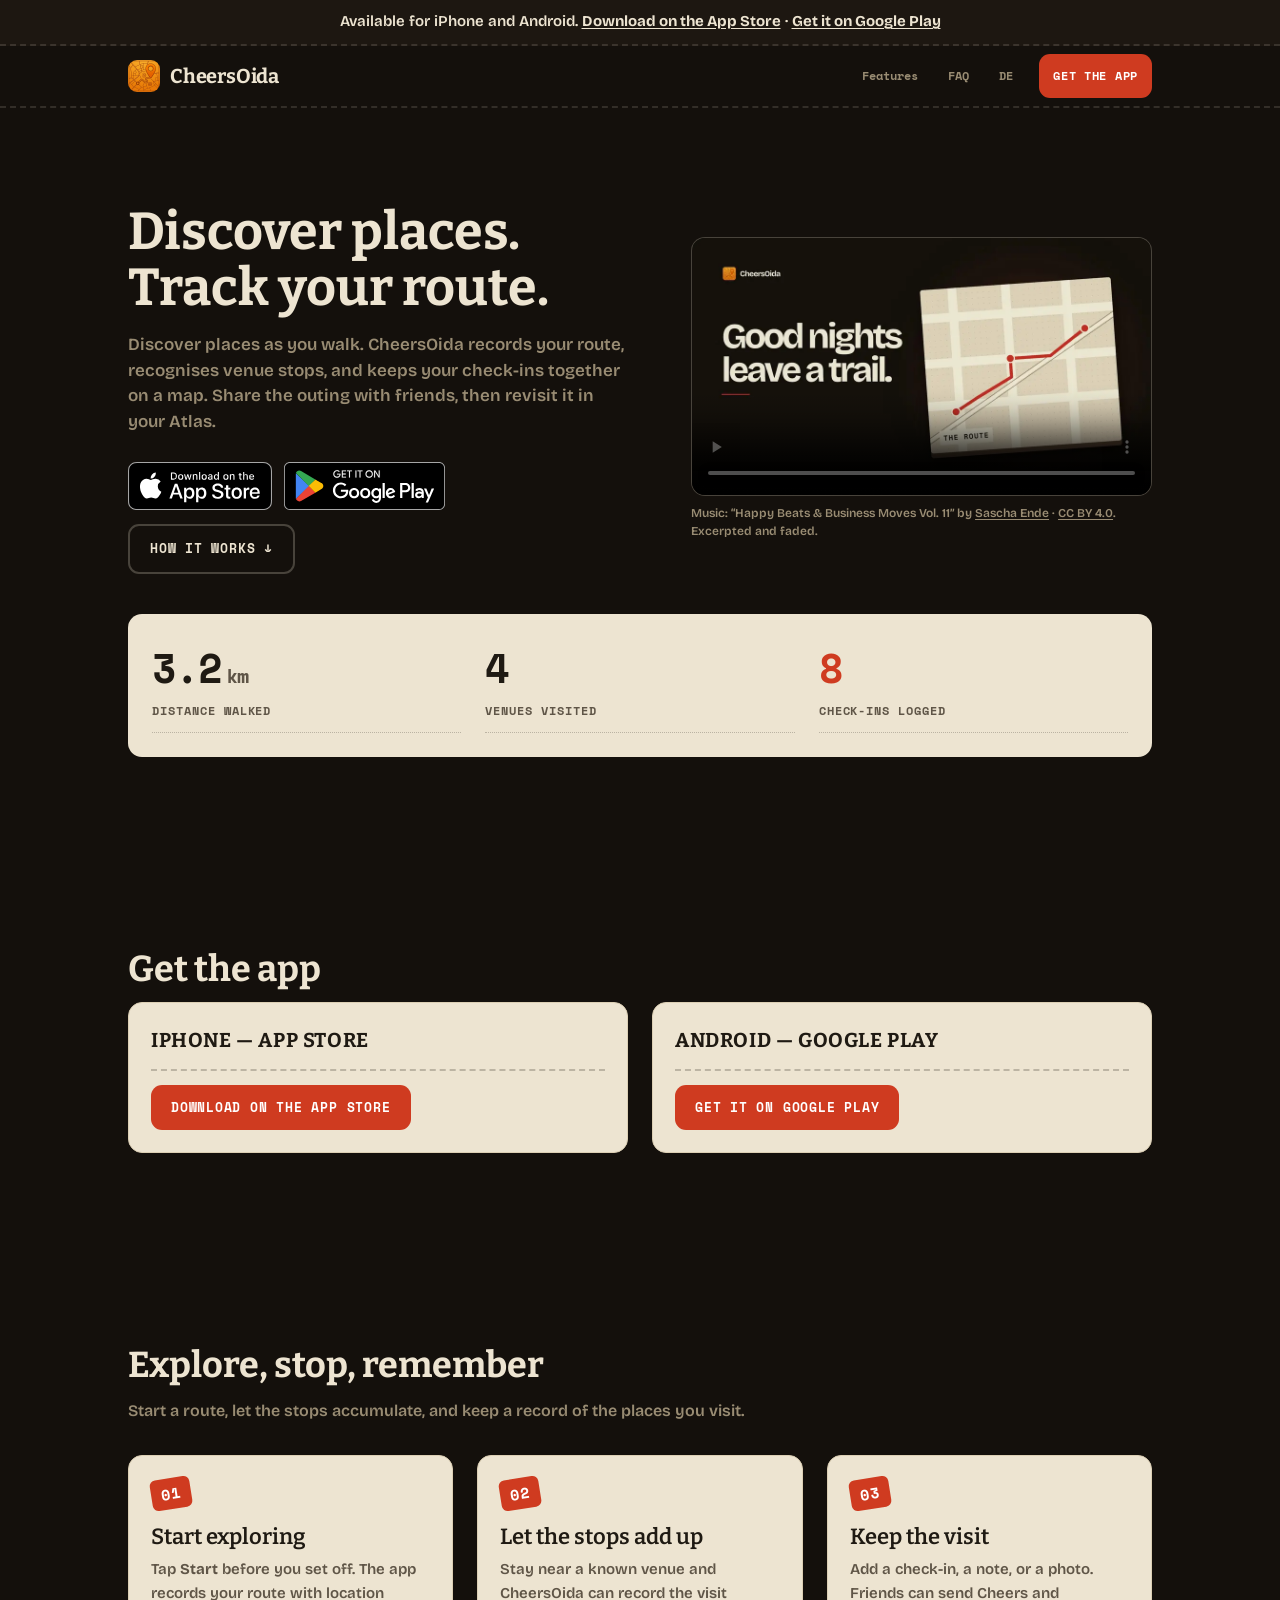
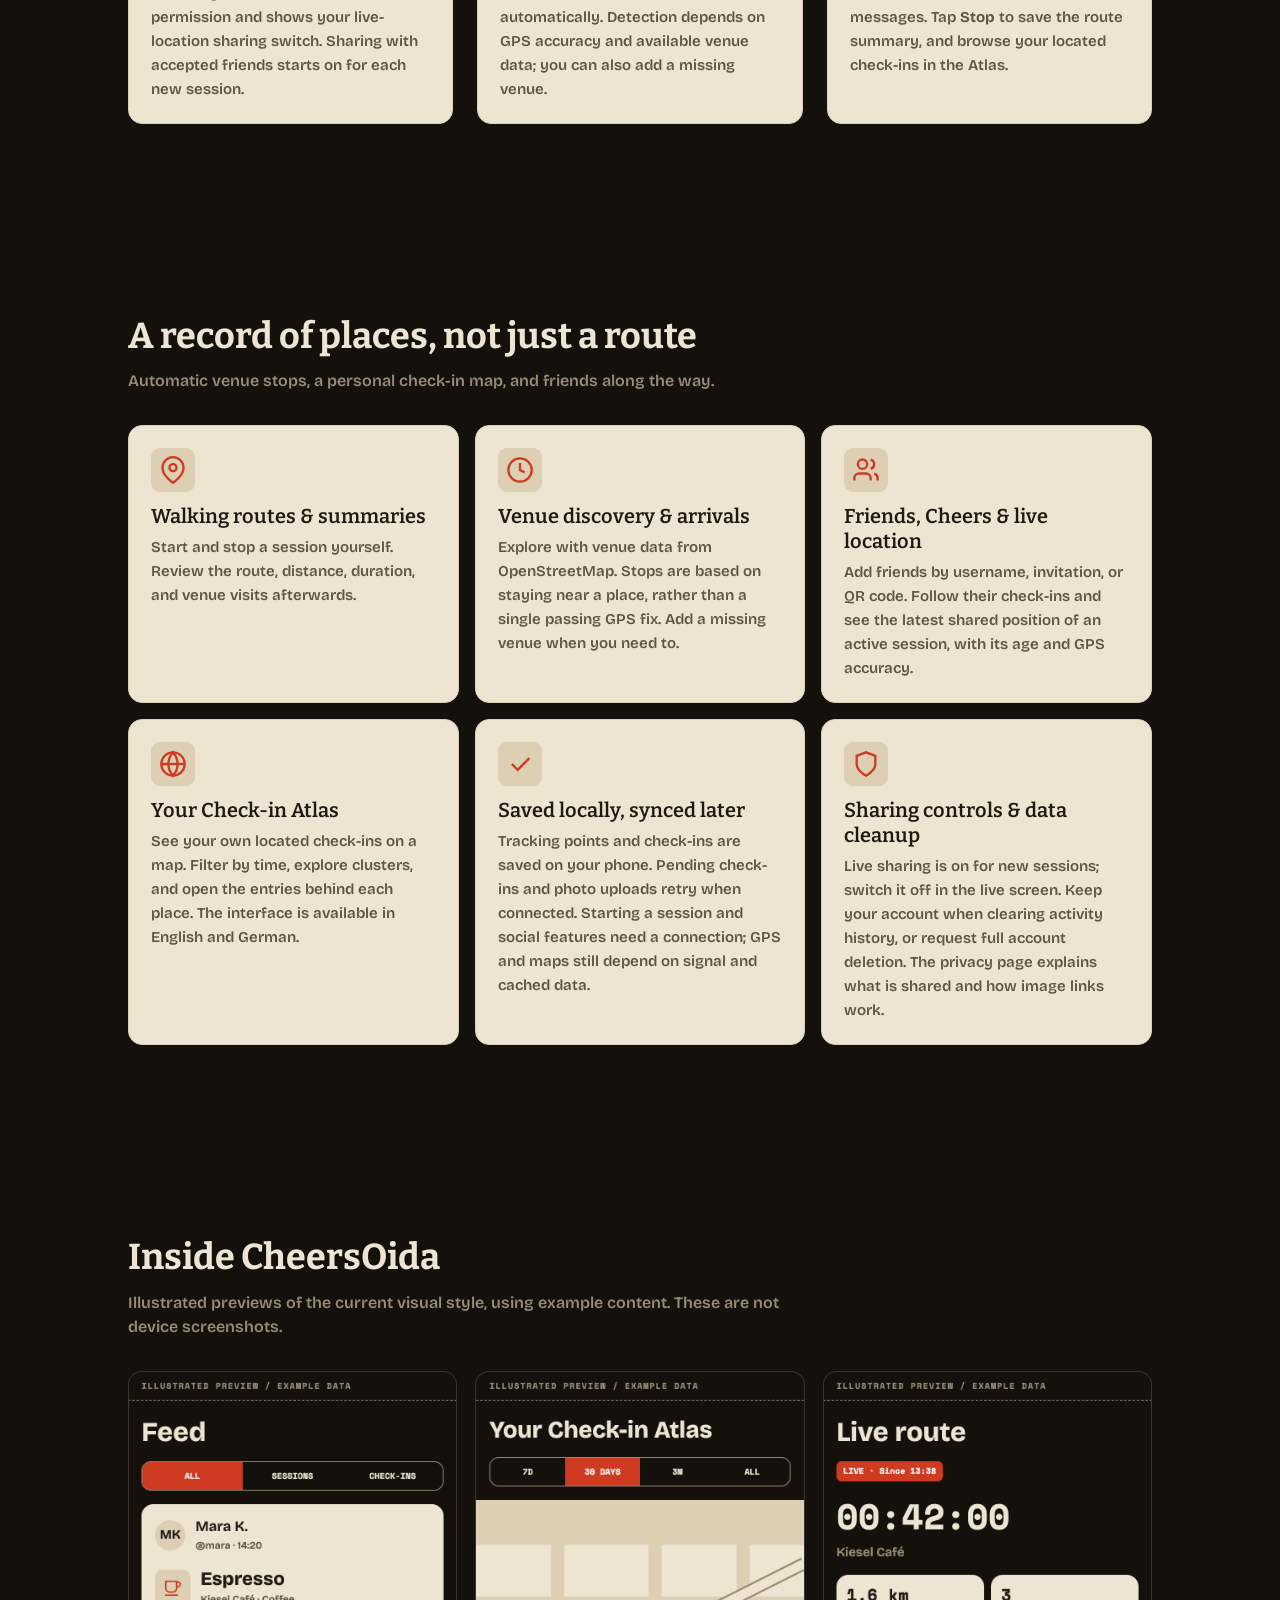
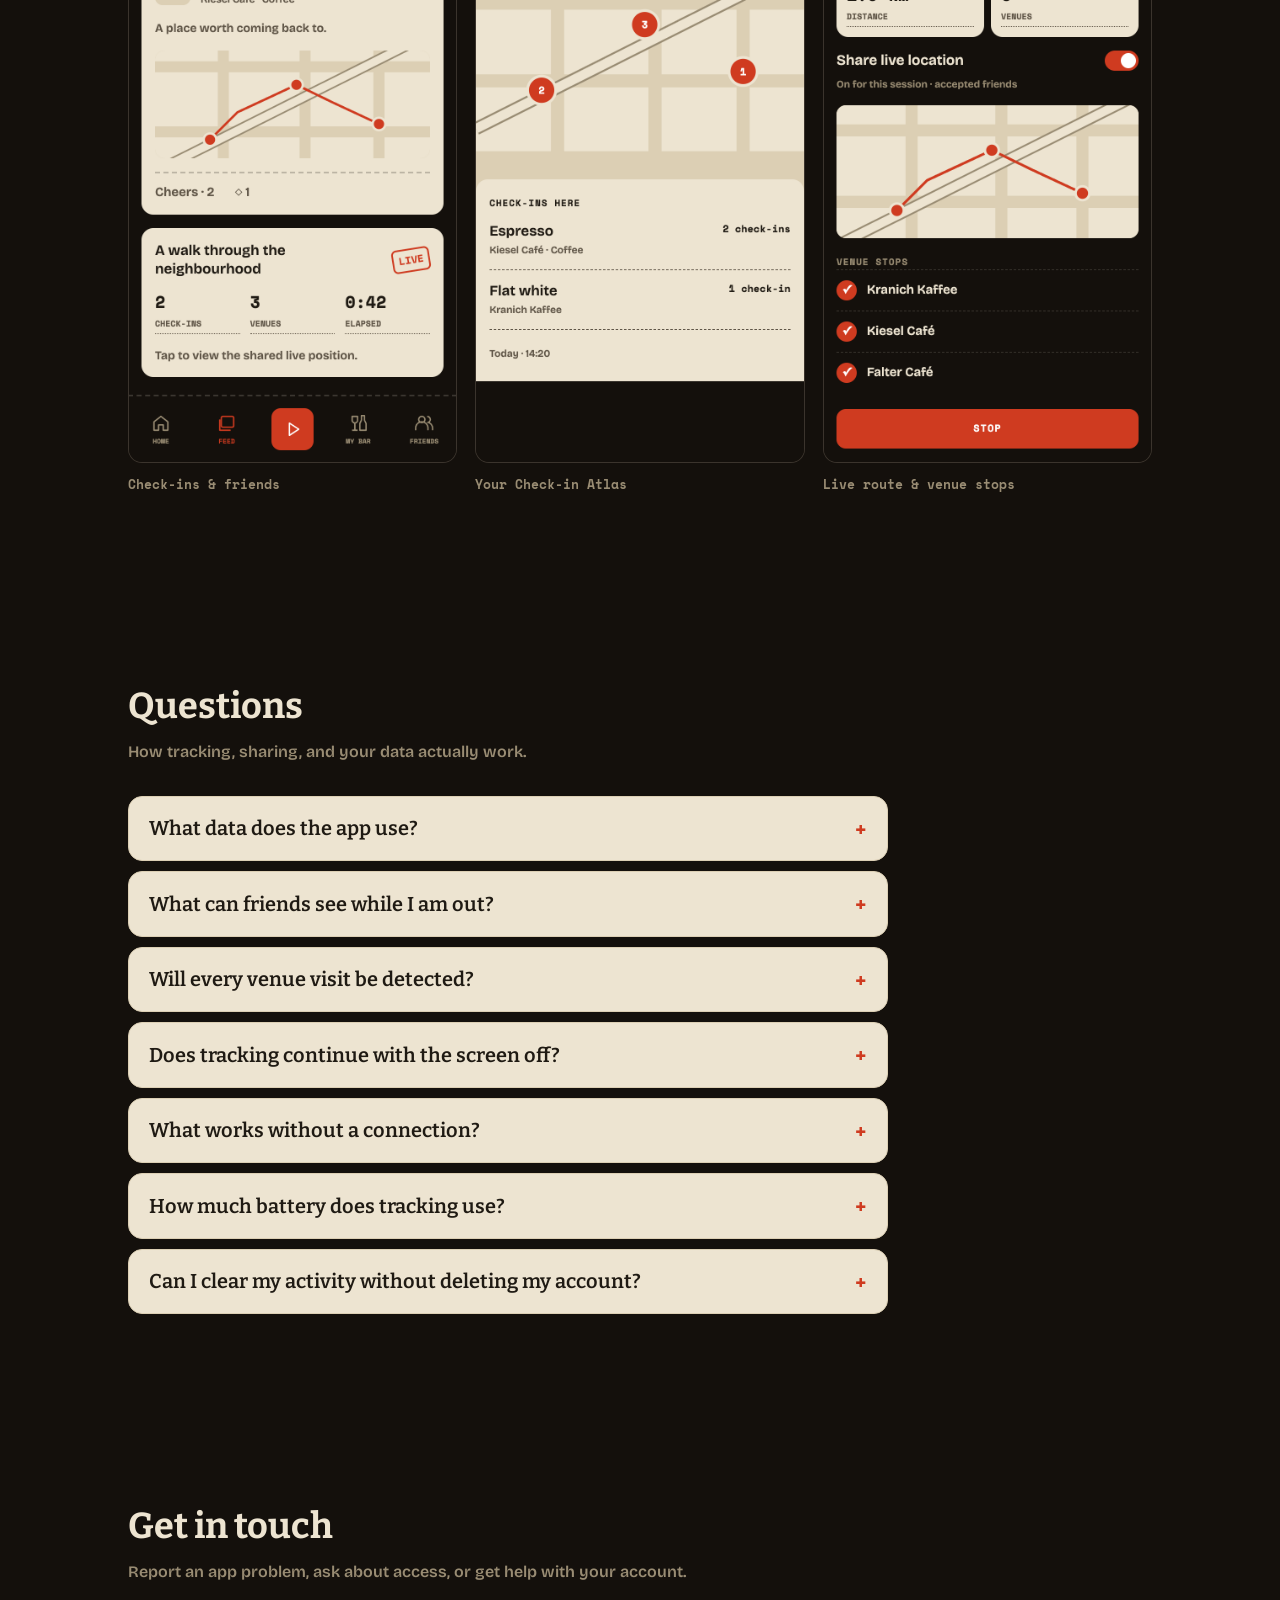
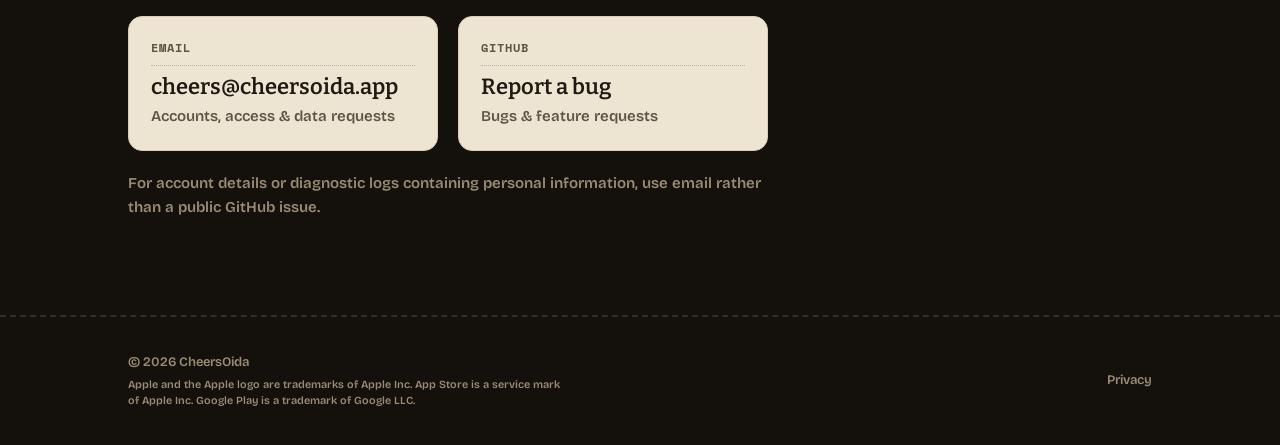
==== commit 0046bf62: "Add official store badges and looping promo video" ====
--- a/index.html
+++ b/index.html
@@ -23,7 +23,7 @@
   <link rel="icon" type="image/png" href="assets/logo-icon.png">
   <link rel="preload" href="assets/fonts/BricolageGrotesque_600SemiBold.ttf" as="font" type="font/ttf" crossorigin>
   <link rel="preload" href="assets/fonts/Bitter_700Bold.ttf" as="font" type="font/ttf" crossorigin>
-  <link rel="stylesheet" href="assets/style.css">
+  <link rel="stylesheet" href="assets/style.css?v=2">
 </head>
 <body>
 
@@ -54,36 +54,25 @@
         <h1>Discover places.<br>Track your route.</h1>
         <p class="hero__lede">Discover places as you walk. CheersOida records your route, recognises venue stops, and keeps your check-ins together on a map. Share the outing with friends, then revisit it in your Atlas.</p>
         <div class="hero__ctas">
-          <a class="btn btn--primary" href="https://apps.apple.com/app/cheersoida/id6809011689">Download on the App Store</a>
-          <a class="btn btn--primary" href="https://play.google.com/store/apps/details?id=dev.heckelmann.cheersoida">Get it on Google Play</a>
+          <div class="store-badges">
+            <a href="https://apps.apple.com/app/cheersoida/id6809011689">
+              <img src="assets/store/app-store-en.svg" alt="Download on the App Store" width="144" height="48">
+            </a>
+            <a href="https://play.google.com/store/apps/details?id=dev.heckelmann.cheersoida">
+              <img src="assets/store/google-play-en.svg" alt="Get it on Google Play" width="162" height="48">
+            </a>
+          </div>
           <a class="btn btn--secondary" href="#how">How it works ↓</a>
         </div>
       </div>
-      <div class="map" aria-hidden="true">
-        <svg viewBox="0 0 320 240" preserveAspectRatio="xMidYMid meet" role="img" aria-label="Stylised map with a walking route and three venue pins">
-          <defs>
-            <pattern id="receipt-grid" width="22" height="22" patternUnits="userSpaceOnUse">
-              <circle cx="1" cy="1" r="1" fill="#1f1a13" opacity="0.14"/>
-            </pattern>
-          </defs>
-          <rect width="320" height="240" fill="url(#receipt-grid)"/>
-          <polyline fill="none" stroke="#cf3b20" stroke-width="2.5" stroke-linecap="round" stroke-linejoin="round"
-            points="20,200 60,170 90,150 130,120 170,110 210,80 260,60 300,40" opacity="0.9"/>
-          <g>
-            <circle cx="20" cy="200" r="14" fill="#cf3b20"/>
-            <circle cx="20" cy="200" r="5" fill="#ffffff"/>
-          </g>
-          <g>
-            <circle cx="170" cy="110" r="14" fill="#cf3b20"/>
-            <circle cx="170" cy="110" r="5" fill="#ffffff"/>
-            <text x="184" y="106" fill="#5f5547" font-family="Space Mono, monospace" font-size="14" font-weight="700" letter-spacing="1.5">VENUE STOP</text>
-          </g>
-          <g>
-            <circle cx="300" cy="40" r="14" fill="#cf3b20"/>
-            <circle cx="300" cy="40" r="5" fill="#ffffff"/>
-          </g>
-        </svg>
-      </div>
+      <figure class="hero__promo">
+        <video width="1280" height="720" preload="none" poster="assets/promo/cheersoida-poster.webp"
+          muted loop playsinline controls aria-label="CheersOida promo video">
+          <source src="assets/promo/cheersoida-promo.mp4" type="video/mp4">
+        </video>
+        <figcaption>Music: “Happy Beats &amp; Business Moves Vol. 11” by <a href="https://ende.app/en/song/12876-happy-beats-business-moves-vol-11">Sascha Ende</a> ·
+          <a href="https://creativecommons.org/licenses/by/4.0/">CC BY 4.0</a>. Excerpted and faded.</figcaption>
+      </figure>
     </div>
 
     <div class="stats">
@@ -254,13 +243,16 @@
 
 <footer class="foot">
   <div class="container foot__inner">
-    <div>© 2026 CheersOida</div>
+    <div>
+      © 2026 CheersOida
+      <small class="foot__marks">Apple and the Apple logo are trademarks of Apple Inc. App Store is a service mark of Apple Inc. Google Play is a trademark of Google LLC.</small>
+    </div>
     <div class="foot__links">
       <a href="privacy.html">Privacy</a>
     </div>
   </div>
 </footer>
 
-<script src="assets/main.js" defer></script>
+<script src="assets/main.js?v=3" defer></script>
 </body>
 </html>
--- a/assets/style.css
+++ b/assets/style.css
@@ -198,7 +198,10 @@
   margin-bottom: 28px;
   max-width: 52ch;
 }
-.hero__ctas { display: flex; gap: 12px; flex-wrap: wrap; }
+.hero__ctas { display: grid; justify-items: start; gap: 14px; }
+.store-badges { display: flex; align-items: center; flex-wrap: wrap; gap: 12px; }
+.store-badges a { display: block; }
+.store-badges img { width: auto; height: 48px; }
 .btn {
   display: inline-flex; align-items: center; justify-content: center;
   padding: 13px 20px; border-radius: 11px;
@@ -218,19 +221,23 @@
 }
 .btn--secondary:hover { border-color: var(--text); color: var(--text); }
 
-/* Hero map preview */
-.map {
-  background: var(--paper);
-  color: var(--ink);
-  border: 2px dashed var(--paper-divider);
-  border-radius: var(--radius);
-  padding: 24px;
-  min-height: 280px;
-  display: flex;
-  align-items: center;
-  justify-content: center;
-  box-shadow: 0 12px 32px rgba(20, 16, 12, 0.5);
-}
+/* Hero promo */
+.hero__promo { min-width: 0; margin: 0; }
+.hero__promo video {
+  display: block;
+  width: 100%;
+  height: auto;
+  aspect-ratio: 16 / 9;
+  background: var(--bg);
+  border: 1px solid var(--border);
+  border-radius: var(--radius);
+}
+.hero__promo figcaption {
+  margin-top: 8px;
+  font-size: 12px;
+  color: var(--muted);
+}
+.hero__promo figcaption a { color: inherit; text-underline-offset: 2px; }
 
 /* === Stats strip ===================================================== */
 .stats {
@@ -462,6 +469,7 @@
   align-items: center;}
 .foot a:hover { color: var(--text); }
 .foot__links { display: flex; gap: 18px; flex-wrap: wrap; }
+.foot__marks { display: block; max-width: 62ch; margin-top: 4px; }
 
 /* === Privacy page =================================================== */
 .prose { max-width: 720px;
@@ -504,7 +512,6 @@
 
 /* Running Tab interaction details and narrow-screen receipt gutters. */
 .nav__logo { border-radius: 9px; }
-.map text { font-family: var(--font-mono); fill: var(--ink-dim); }
 .hero__lede, .section-sub, .prose p { text-wrap: pretty; }
 .hero h1, .section-h { text-wrap: balance; }
 .stat:last-child .stat__num { color: var(--accent); }
